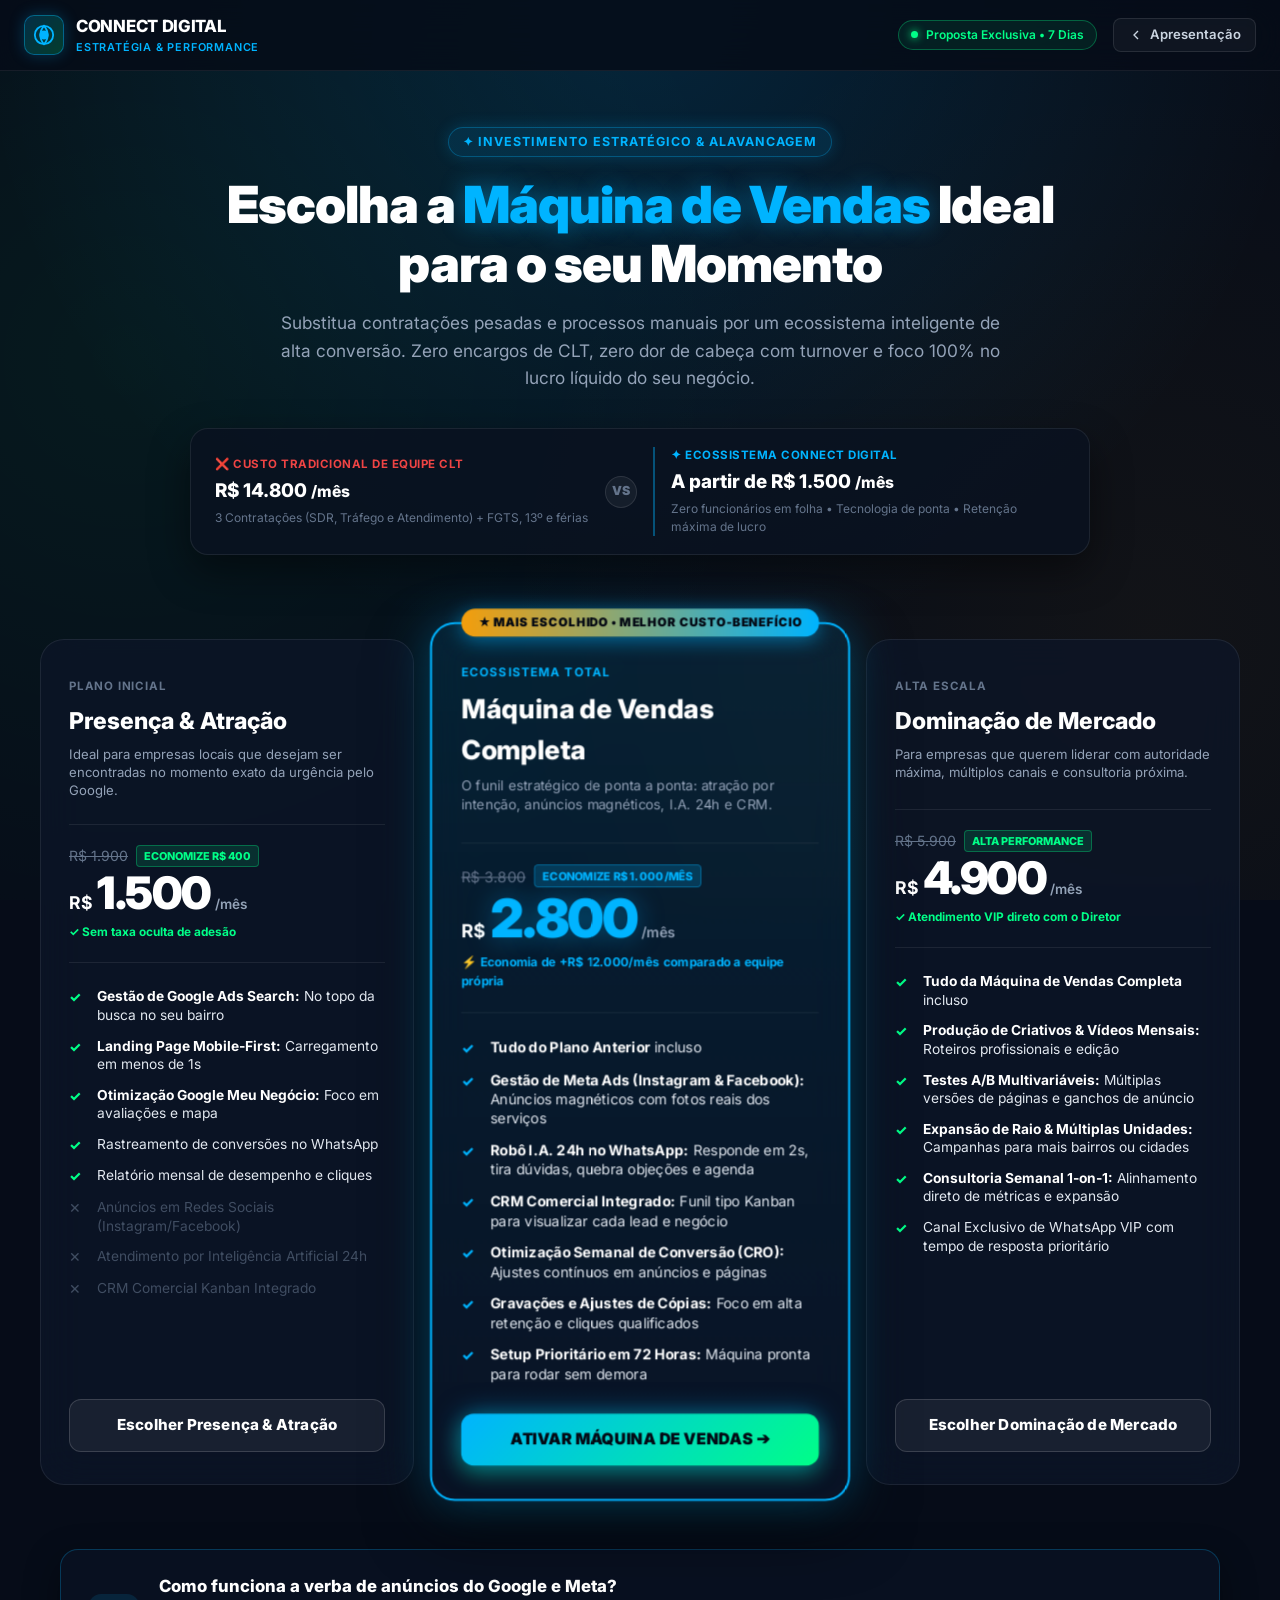
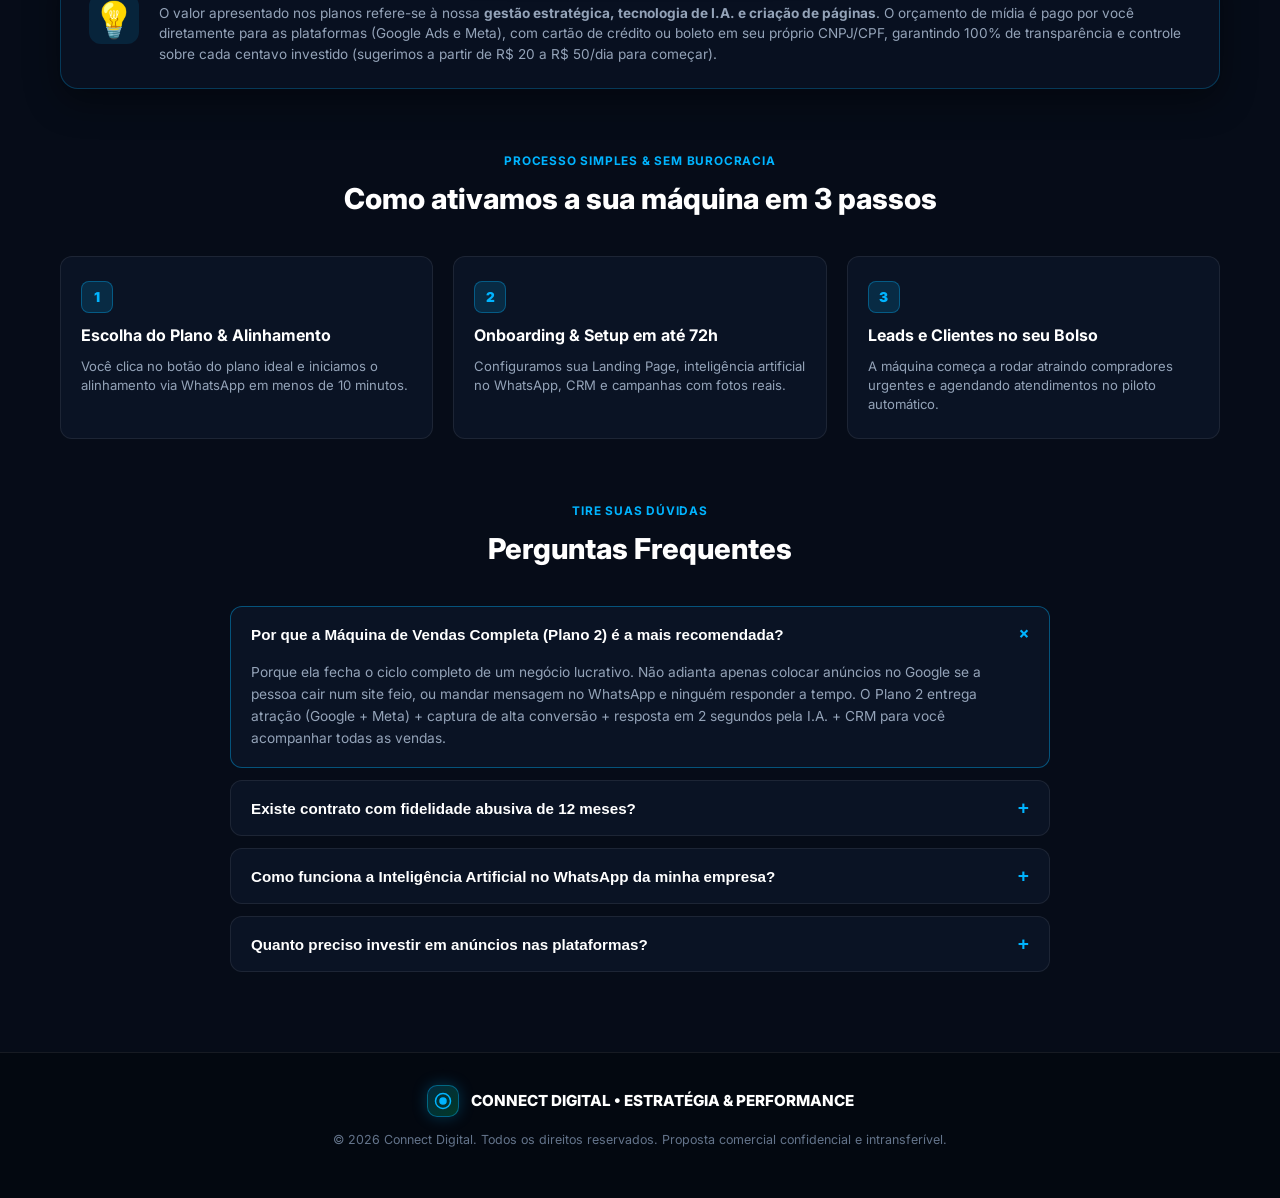
==== proposta.html @ 9e511a79 "feat: criar pagina de proposta comercial com 3 planos, efeito decoy e link compartilhável" ====
<!DOCTYPE html>
<html lang="pt-BR">

<head>
  <meta charset="UTF-8">
  <meta name="viewport" content="width=device-width, initial-scale=1.0, maximum-scale=5.0">
  <title>Proposta Comercial de Prestação de Serviços — Connect Digital</title>
  <meta name="description"
    content="Conheça os 3 planos estratégicos da Connect Digital: tráfego pago, inteligência artificial no WhatsApp, páginas de alta conversão e CRM integrado sem inchar folha de pagamento.">

  <!-- Open Graph / Redes Sociais -->
  <meta property="og:type" content="website">
  <meta property="og:title" content="Proposta Comercial — Connect Digital">
  <meta property="og:description"
    content="Estrutura enxuta, alta conversão e máximo lucro no seu bolso. Escolha o plano ideal para a sua empresa.">
  <meta property="og:image" content="assets/card_feed_1.jpg">

  <!-- Favicon & Fontes -->
  <link rel="icon" type="image/svg+xml"
    href="data:image/svg+xml,<svg xmlns='http://www.w3.org/2000/svg' viewBox='0 0 100 100'><circle cx='50' cy='50' r='45' fill='%23060c18' stroke='%2300b4ff' stroke-width='6'/><circle cx='50' cy='50' r='20' fill='%2300ff88'/></svg>">
  <link rel="preconnect" href="https://fonts.googleapis.com">
  <link rel="preconnect" href="https://fonts.gstatic.com" crossorigin>
  <link href="https://fonts.googleapis.com/css2?family=Inter:wght@400;500;600;700;800;900&display=swap"
    rel="stylesheet">

  <link rel="stylesheet" href="proposta.css">
</head>

<body>

  <!-- ======================================================================
       HEADER PRINCIPAL (Inicia diretamente no header, sem barra de anúncio)
       ====================================================================== -->
  <header class="main-header">
    <div class="header-container">
      <div class="brand-wrap">
        <div class="brand-icon-box">
          <svg viewBox="0 0 24 24" fill="none" stroke="currentColor" stroke-width="2">
            <circle cx="12" cy="12" r="10"></circle>
            <circle cx="12" cy="12" r="4" fill="currentColor"></circle>
            <path d="M12 2a15.3 15.3 0 0 1 4 10 15.3 15.3 0 0 1-4 10 15.3 15.3 0 0 1-4-10 15.3 15.3 0 0 1 4-10z"></path>
          </svg>
        </div>
        <div class="brand-text-col">
          <span class="brand-title">CONNECT DIGITAL</span>
          <span class="brand-sub">ESTRATÉGIA &amp; PERFORMANCE</span>
        </div>
      </div>

      <div class="header-actions">
        <div class="proposal-status-badge">
          <span class="status-dot-pulse"></span>
          <span>Proposta Exclusiva • 7 Dias</span>
        </div>
        <a href="index.html" class="btn-header-back" title="Ver Apresentação Motion">
          <svg width="16" height="16" viewBox="0 0 24 24" fill="none" stroke="currentColor" stroke-width="2">
            <polyline points="15 18 9 12 15 6"></polyline>
          </svg>
          <span>Apresentação</span>
        </a>
      </div>
    </div>
  </header>

  <!-- ======================================================================
       HERO DA PROPOSTA
       ====================================================================== -->
  <section class="hero-section">
    <div class="hero-container">
      <div class="hero-eyebrow">
        <span>✦ INVESTIMENTO ESTRATÉGICO &amp; ALAVANCAGEM</span>
      </div>

      <h1 class="hero-title">
        Escolha a <span class="highlight-cyan">Máquina de Vendas</span> Ideal para o seu Momento
      </h1>

      <p class="hero-desc">
        Substitua contratações pesadas e processos manuais por um ecossistema inteligente de alta conversão. Zero
        encargos de CLT, zero dor de cabeça com turnover e foco 100% no lucro líquido do seu negócio.
      </p>

      <!-- Banner de Ancoragem Psicológica de Preço -->
      <div class="anchoring-banner">
        <div class="anchor-col-danger">
          <span class="anchor-tag danger">❌ Custo Tradicional de Equipe CLT</span>
          <strong class="anchor-main-val">R$ 14.800 <small>/mês</small></strong>
          <span class="anchor-sub-desc">3 Contratações (SDR, Tráfego e Atendimento) + FGTS, 13º e férias</span>
        </div>

        <div class="anchor-vs-badge">VS</div>

        <div class="anchor-col-success">
          <span class="anchor-tag success">✦ Ecossistema Connect Digital</span>
          <strong class="anchor-main-val">A partir de R$ 1.500 <small>/mês</small></strong>
          <span class="anchor-sub-desc">Zero funcionários em folha • Tecnologia de ponta • Retenção máxima de
            lucro</span>
        </div>
      </div>
    </div>
  </section>

  <!-- ======================================================================
       GRID DOS 3 PLANOS DE PRESTAÇÃO DE SERVIÇO
       ====================================================================== -->
  <main class="pricing-section" id="planos">
    <div class="pricing-grid">

      <!-- PLANO 1: ENTRADA / PRESENÇA & ATRAÇÃO -->
      <div class="pricing-card">
        <div class="card-header-block">
          <span class="plan-tier-badge">Plano Inicial</span>
          <h3 class="plan-name">Presença &amp; Atração</h3>
          <p class="plan-tagline">
            Ideal para empresas locais que desejam ser encontradas no momento exato da urgência pelo Google.
          </p>
        </div>

        <div class="price-block">
          <div class="price-strike-row">
            <span class="strike-price">R$ 1.900</span>
            <span class="discount-badge">ECONOMIZE R$ 400</span>
          </div>
          <div class="price-main-row">
            <span class="currency-symbol">R$</span>
            <span class="price-number">1.500</span>
            <span class="price-period">/mês</span>
          </div>
          <span class="price-anchor-savings">✓ Sem taxa oculta de adesão</span>
        </div>

        <ul class="features-list">
          <li class="feature-item">
            <span class="feature-icon-check">✓</span>
            <span><strong>Gestão de Google Ads Search:</strong> No topo da busca no seu bairro</span>
          </li>
          <li class="feature-item">
            <span class="feature-icon-check">✓</span>
            <span><strong>Landing Page Mobile-First:</strong> Carregamento em menos de 1s</span>
          </li>
          <li class="feature-item">
            <span class="feature-icon-check">✓</span>
            <span><strong>Otimização Google Meu Negócio:</strong> Foco em avaliações e mapa</span>
          </li>
          <li class="feature-item">
            <span class="feature-icon-check">✓</span>
            <span>Rastreamento de conversões no WhatsApp</span>
          </li>
          <li class="feature-item">
            <span class="feature-icon-check">✓</span>
            <span>Relatório mensal de desempenho e cliques</span>
          </li>
          <li class="feature-item excluded">
            <span class="feature-icon-cross">✕</span>
            <span>Anúncios em Redes Sociais (Instagram/Facebook)</span>
          </li>
          <li class="feature-item excluded">
            <span class="feature-icon-cross">✕</span>
            <span>Atendimento por Inteligência Artificial 24h</span>
          </li>
          <li class="feature-item excluded">
            <span class="feature-icon-cross">✕</span>
            <span>CRM Comercial Kanban Integrado</span>
          </li>
        </ul>

        <a href="https://wa.me/5551998777570?text=Ol%C3%A1%20Rafael!%20Analisei%20a%20proposta%20comercial%20da%20Connect%20Digital%20e%20quero%20fechar%20o%20Plano%201%20(Presen%C3%A7a%20%26%20Atra%C3%A7%C3%A3o%20-%20R%24%201.500%2Fm%C3%AAs).%20Como%20iniciamos%3F"
          target="_blank" rel="noopener" class="btn-plan btn-secondary">
          <span>Escolher Presença &amp; Atração</span>
        </a>
      </div>

      <!-- PLANO 2: OURO / OPÇÃO DO MEIO (MÁQUINA DE VENDAS COMPLETA — DECOY TARGET) -->
      <div class="pricing-card featured-card">
        <div class="featured-badge-top">
          ★ MAIS ESCOLHIDO • MELHOR CUSTO-BENEFÍCIO
        </div>

        <div class="card-header-block">
          <span class="plan-tier-badge" style="color: var(--cyan-neon);">Ecossistema Total</span>
          <h3 class="plan-name">Máquina de Vendas Completa</h3>
          <p class="plan-tagline">
            O funil estratégico de ponta a ponta: atração por intenção, anúncios magnéticos, I.A. 24h e CRM.
          </p>
        </div>

        <div class="price-block">
          <div class="price-strike-row">
            <span class="strike-price">R$ 3.800</span>
            <span class="discount-badge" style="background: rgba(0, 180, 255, 0.2); color: var(--cyan-neon); border-color: rgba(0, 180, 255, 0.4);">
              ECONOMIZE R$ 1.000/MÊS
            </span>
          </div>
          <div class="price-main-row">
            <span class="currency-symbol">R$</span>
            <span class="price-number">2.800</span>
            <span class="price-period">/mês</span>
          </div>
          <span class="price-anchor-savings" style="color: var(--cyan-neon);">
            ⚡ Economia de +R$ 12.000/mês comparado a equipe própria
          </span>
        </div>

        <ul class="features-list">
          <li class="feature-item">
            <span class="feature-icon-check" style="color: var(--cyan-neon);">✓</span>
            <span><strong>Tudo do Plano Anterior</strong> incluso</span>
          </li>
          <li class="feature-item">
            <span class="feature-icon-check" style="color: var(--cyan-neon);">✓</span>
            <span><strong>Gestão de Meta Ads (Instagram &amp; Facebook):</strong> Anúncios magnéticos com fotos reais dos serviços</span>
          </li>
          <li class="feature-item">
            <span class="feature-icon-check" style="color: var(--cyan-neon);">✓</span>
            <span><strong>Robô I.A. 24h no WhatsApp:</strong> Responde em 2s, tira dúvidas, quebra objeções e agenda</span>
          </li>
          <li class="feature-item">
            <span class="feature-icon-check" style="color: var(--cyan-neon);">✓</span>
            <span><strong>CRM Comercial Integrado:</strong> Funil tipo Kanban para visualizar cada lead e negócio</span>
          </li>
          <li class="feature-item">
            <span class="feature-icon-check" style="color: var(--cyan-neon);">✓</span>
            <span><strong>Otimização Semanal de Conversão (CRO):</strong> Ajustes contínuos em anúncios e páginas</span>
          </li>
          <li class="feature-item">
            <span class="feature-icon-check" style="color: var(--cyan-neon);">✓</span>
            <span><strong>Gravações e Ajustes de Cópias:</strong> Foco em alta retenção e cliques qualificados</span>
          </li>
          <li class="feature-item">
            <span class="feature-icon-check" style="color: var(--cyan-neon);">✓</span>
            <span><strong>Setup Prioritário em 72 Horas:</strong> Máquina pronta para rodar sem demora</span>
          </li>
        </ul>

        <a href="https://wa.me/5551998777570?text=Ol%C3%A1%20Rafael!%20Analisei%20a%20proposta%20comercial%20da%20Connect%20Digital%20e%20decidi%20pelo%20Plano%202%20(M%C3%A1quina%20de%20Vendas%20Completa%20-%20R%24%202.800%2Fm%C3%AAs).%20Quero%20ativar%20o%20ecossistema%20completo!"
          target="_blank" rel="noopener" class="btn-plan btn-primary-hero">
          <span>ATIVAR MÁQUINA DE VENDAS ➔</span>
        </a>
      </div>

      <!-- PLANO 3: DOMINAÇÃO DE MERCADO / ALTO TICKET -->
      <div class="pricing-card">
        <div class="card-header-block">
          <span class="plan-tier-badge">Alta Escala</span>
          <h3 class="plan-name">Dominação de Mercado</h3>
          <p class="plan-tagline">
            Para empresas que querem liderar com autoridade máxima, múltiplos canais e consultoria próxima.
          </p>
        </div>

        <div class="price-block">
          <div class="price-strike-row">
            <span class="strike-price">R$ 5.900</span>
            <span class="discount-badge">ALTA PERFORMANCE</span>
          </div>
          <div class="price-main-row">
            <span class="currency-symbol">R$</span>
            <span class="price-number">4.900</span>
            <span class="price-period">/mês</span>
          </div>
          <span class="price-anchor-savings">✓ Atendimento VIP direto com o Diretor</span>
        </div>

        <ul class="features-list">
          <li class="feature-item">
            <span class="feature-icon-check">✓</span>
            <span><strong>Tudo da Máquina de Vendas Completa</strong> incluso</span>
          </li>
          <li class="feature-item">
            <span class="feature-icon-check">✓</span>
            <span><strong>Produção de Criativos &amp; Vídeos Mensais:</strong> Roteiros profissionais e edição</span>
          </li>
          <li class="feature-item">
            <span class="feature-icon-check">✓</span>
            <span><strong>Testes A/B Multivariáveis:</strong> Múltiplas versões de páginas e ganchos de anúncio</span>
          </li>
          <li class="feature-item">
            <span class="feature-icon-check">✓</span>
            <span><strong>Expansão de Raio &amp; Múltiplas Unidades:</strong> Campanhas para mais bairros ou cidades</span>
          </li>
          <li class="feature-item">
            <span class="feature-icon-check">✓</span>
            <span><strong>Consultoria Semanal 1-on-1:</strong> Alinhamento direto de métricas e expansão</span>
          </li>
          <li class="feature-item">
            <span class="feature-icon-check">✓</span>
            <span>Canal Exclusivo de WhatsApp VIP com tempo de resposta prioritário</span>
          </li>
        </ul>

        <a href="https://wa.me/5551998777570?text=Ol%C3%A1%20Rafael!%20Analisei%20a%20proposta%20comercial%20da%20Connect%20Digital%20e%20tenho%20interesse%20no%20Plano%203%20(Domina%C3%A7%C3%A3o%20de%20Mercado%20-%20R%24%204.900%2Fm%C3%AAs).%20Podemos%20conversar%3F"
          target="_blank" rel="noopener" class="btn-plan btn-secondary">
          <span>Escolher Dominação de Mercado</span>
        </a>
      </div>

    </div>
  </main>

  <!-- ======================================================================
       TRANSPARÊNCIA: VERBA DE ANÚNCIOS (GOOGLE & META)
       ====================================================================== -->
  <section class="transparency-section">
    <div class="transparency-box">
      <div class="transparency-icon">💡</div>
      <div class="transparency-text">
        <h4>Como funciona a verba de anúncios do Google e Meta?</h4>
        <p>
          O valor apresentado nos planos refere-se à nossa <strong>gestão estratégica, tecnologia de I.A. e criação de
            páginas</strong>. O orçamento de mídia é pago por você diretamente para as plataformas (Google Ads e Meta),
          com cartão de crédito ou boleto em seu próprio CNPJ/CPF, garantindo 100% de transparência e controle sobre cada
          centavo investido (sugerimos a partir de R$ 20 a R$ 50/dia para começar).
        </p>
      </div>
    </div>
  </section>

  <!-- ======================================================================
       ETAPAS DE ATIVAÇÃO RÁPIDA (ONBOARDING EM 72H)
       ====================================================================== -->
  <section class="steps-section">
    <div class="section-headline-block">
      <span class="section-tag">Processo Simples &amp; Sem Burocracia</span>
      <h2 class="section-title">Como ativamos a sua máquina em 3 passos</h2>
    </div>

    <div class="steps-grid">
      <div class="step-card">
        <span class="step-num-badge">1</span>
        <h5>Escolha do Plano &amp; Alinhamento</h5>
        <p>Você clica no botão do plano ideal e iniciamos o alinhamento via WhatsApp em menos de 10 minutos.</p>
      </div>

      <div class="step-card">
        <span class="step-num-badge">2</span>
        <h5>Onboarding &amp; Setup em até 72h</h5>
        <p>Configuramos sua Landing Page, inteligência artificial no WhatsApp, CRM e campanhas com fotos reais.</p>
      </div>

      <div class="step-card">
        <span class="step-num-badge">3</span>
        <h5>Leads e Clientes no seu Bolso</h5>
        <p>A máquina começa a rodar atraindo compradores urgentes e agendando atendimentos no piloto automático.</p>
      </div>
    </div>
  </section>

  <!-- ======================================================================
       FAQ INTERATIVO (ACORDEÃO DE DÚVIDAS FREQUENTES)
       ====================================================================== -->
  <section class="faq-section">
    <div class="section-headline-block" style="text-align: center;">
      <span class="section-tag">Tire suas Dúvidas</span>
      <h2 class="section-title">Perguntas Frequentes</h2>
    </div>

    <div class="faq-list">
      <div class="faq-item active">
        <button class="faq-question-btn" type="button">
          <span>Por que a Máquina de Vendas Completa (Plano 2) é a mais recomendada?</span>
          <span class="faq-icon-toggle">+</span>
        </button>
        <div class="faq-answer-body">
          Porque ela fecha o ciclo completo de um negócio lucrativo. Não adianta apenas colocar anúncios no Google se a
          pessoa cair num site feio, ou mandar mensagem no WhatsApp e ninguém responder a tempo. O Plano 2 entrega atração
          (Google + Meta) + captura de alta conversão + resposta em 2 segundos pela I.A. + CRM para você acompanhar todas
          as vendas.
        </div>
      </div>

      <div class="faq-item">
        <button class="faq-question-btn" type="button">
          <span>Existe contrato com fidelidade abusiva de 12 meses?</span>
          <span class="faq-icon-toggle">+</span>
        </button>
        <div class="faq-answer-body">
          Não. Trabalhamos com modelo de ciclo mensal contínuo. Nosso compromisso é gerar retorno real no caixa da sua
          empresa já nos primeiros 30 dias para crescermos juntos e mantermos uma parceria duradoura por mérito e
          resultado, não por amarras contratuais.
        </div>
      </div>

      <div class="faq-item">
        <button class="faq-question-btn" type="button">
          <span>Como funciona a Inteligência Artificial no WhatsApp da minha empresa?</span>
          <span class="faq-icon-toggle">+</span>
        </button>
        <div class="faq-answer-body">
          Nós treinamos a I.A. com todos os seus serviços, diferenciais, horários e formas de pagamento. Quando o lead
          entra, ela responde instantaneamente em 2 segundos de forma humanizada e empática, tira dúvidas, solicita dados
          de contato e direciona para o seu CRM, sem você precisar parar o seu trabalho manual.
        </div>
      </div>

      <div class="faq-item">
        <button class="faq-question-btn" type="button">
          <span>Quanto preciso investir em anúncios nas plataformas?</span>
          <span class="faq-icon-toggle">+</span>
        </button>
        <div class="faq-answer-body">
          Recomendamos iniciar com um orçamento a partir de R$ 600 a R$ 1.500/mês distribuído entre Google e Instagram. A
          grande vantagem é que conforme os primeiros clientes entram e você fecha os serviços, o próprio lucro do
          trabalho financia o aumento da verba.
        </div>
      </div>
    </div>
  </section>

  <!-- ======================================================================
       FOOTER DA PROPOSTA
       ====================================================================== -->
  <footer class="proposal-footer">
    <div class="footer-container">
      <div class="brand-wrap">
        <div class="brand-icon-box" style="width: 32px; height: 32px;">
          <svg viewBox="0 0 24 24" fill="none" stroke="currentColor" stroke-width="2" style="width: 18px; height: 18px;">
            <circle cx="12" cy="12" r="10"></circle>
            <circle cx="12" cy="12" r="4" fill="currentColor"></circle>
          </svg>
        </div>
        <span class="footer-brand">CONNECT DIGITAL • ESTRATÉGIA &amp; PERFORMANCE</span>
      </div>
      <p class="footer-meta">
        © 2026 Connect Digital. Todos os direitos reservados. Proposta comercial confidencial e intransferível.
      </p>
    </div>
  </footer>

  <!-- ======================================================================
       BARRA STICKY INFERIOR PARA MOBILE (CONVERSÃO RÁPIDA)
       ====================================================================== -->
  <aside class="mobile-sticky-bar">
    <div class="mobile-sticky-inner">
      <div class="sticky-plan-info">
        <span class="sticky-plan-name">Plano Recomendado:</span>
        <strong class="sticky-plan-price">Máquina de Vendas • R$ 2.800/mês</strong>
      </div>
      <a href="https://wa.me/5551998777570?text=Ol%C3%A1%20Rafael!%20Analisei%20a%20proposta%20comercial%20da%20Connect%20Digital%20e%20decidi%20pelo%20Plano%202%20(M%C3%A1quina%20de%20Vendas%20Completa%20-%20R%24%202.800%2Fm%C3%AAs).%20Quero%20ativar%20o%20ecossistema%20completo!"
        target="_blank" rel="noopener" class="btn-mobile-sticky-cta">
        ESCOLHER ➔
      </a>
    </div>
  </aside>

  <!-- Script Interativo Nativo (FAQ Accordion) -->
  <script>
    document.addEventListener('DOMContentLoaded', () => {
      const faqItems = document.querySelectorAll('.faq-item');
      faqItems.forEach(item => {
        const btn = item.querySelector('.faq-question-btn');
        if (btn) {
          btn.addEventListener('click', () => {
            const isActive = item.classList.contains('active');
            faqItems.forEach(other => other.classList.remove('active'));
            if (!isActive) item.classList.add('active');
          });
        }
      });
    });
  </script>
</body>

</html>
---- proposta.css ----
/* ==========================================================================
   CONNECT DIGITAL — PROPOSTA COMERCIAL (3 PLANOS DE PRESTAÇÃO DE SERVIÇO)
   Design System: Dark Tech Glassmorphism • Efeito Decoy • Psicologia de Preço
   Cores: Ciano Neon, Esmeralda Neon, Ouro Neon e Deep Navy (Purple Ban Estrito)
   ========================================================================== */

:root {
  --bg-primary: #060c18;
  --bg-secondary: #0a1324;
  --bg-card: rgba(13, 22, 40, 0.75);
  --bg-card-hover: rgba(18, 30, 54, 0.85);
  --bg-card-featured: linear-gradient(180deg, rgba(0, 180, 255, 0.12) 0%, rgba(10, 20, 38, 0.95) 100%);
  --bg-card-border: rgba(255, 255, 255, 0.08);

  --cyan-neon: #00b4ff;
  --cyan-glow: rgba(0, 180, 255, 0.45);
  --emerald-neon: #00ff88;
  --emerald-glow: rgba(0, 255, 136, 0.4);
  --gold-neon: #f59e0b;
  --gold-glow: rgba(245, 158, 11, 0.4);
  --danger: #ef4444;

  --text-main: #f8fafc;
  --text-muted: #94a3b8;
  --text-dim: #64748b;

  --font-sans: 'Inter', -apple-system, BlinkMacSystemFont, 'Segoe UI', Roboto, sans-serif;
  --radius-sm: 8px;
  --radius-md: 12px;
  --radius-lg: 18px;
  --radius-xl: 24px;
}

*, *::before, *::after {
  box-sizing: border-box;
  margin: 0;
  padding: 0;
}

html {
  scroll-behavior: smooth;
  font-size: 16px;
}

body {
  font-family: var(--font-sans);
  background-color: var(--bg-primary);
  color: var(--text-main);
  line-height: 1.5;
  min-height: 100vh;
  overflow-x: hidden;
  background-image: 
    radial-gradient(circle at 50% 0%, rgba(0, 180, 255, 0.15) 0%, transparent 60%),
    radial-gradient(circle at 10% 40%, rgba(0, 255, 136, 0.06) 0%, transparent 50%),
    radial-gradient(circle at 90% 70%, rgba(245, 158, 11, 0.05) 0%, transparent 50%);
  background-attachment: fixed;
}

a {
  text-decoration: none;
  color: inherit;
}

/* ==========================================================================
   HEADER PRINCIPAL (Sem barra de anúncio no topo)
   ========================================================================== */
.main-header {
  position: sticky;
  top: 0;
  z-index: 100;
  background: rgba(6, 12, 24, 0.85);
  backdrop-filter: blur(16px);
  -webkit-backdrop-filter: blur(16px);
  border-bottom: 1px solid rgba(255, 255, 255, 0.07);
  padding: 14px 24px;
}

.header-container {
  max-width: 1240px;
  margin: 0 auto;
  display: flex;
  align-items: center;
  justify-content: space-between;
  gap: 16px;
}

.brand-wrap {
  display: flex;
  align-items: center;
  gap: 12px;
}

.brand-icon-box {
  width: 40px;
  height: 40px;
  border-radius: 10px;
  background: linear-gradient(135deg, rgba(0, 180, 255, 0.2), rgba(0, 255, 136, 0.2));
  border: 1px solid rgba(0, 180, 255, 0.4);
  display: flex;
  align-items: center;
  justify-content: center;
  box-shadow: 0 0 15px rgba(0, 180, 255, 0.25);
}

.brand-icon-box svg {
  width: 22px;
  height: 22px;
  color: var(--cyan-neon);
}

.brand-text-col {
  display: flex;
  flex-direction: column;
}

.brand-title {
  font-size: 1.05rem;
  font-weight: 800;
  letter-spacing: -0.3px;
  color: #ffffff;
}

.brand-sub {
  font-size: 0.68rem;
  font-weight: 600;
  letter-spacing: 0.8px;
  color: var(--cyan-neon);
  text-transform: uppercase;
}

.header-actions {
  display: flex;
  align-items: center;
  gap: 16px;
}

.proposal-status-badge {
  display: inline-flex;
  align-items: center;
  gap: 8px;
  font-size: 0.75rem;
  font-weight: 600;
  color: var(--emerald-neon);
  background: rgba(0, 255, 136, 0.08);
  border: 1px solid rgba(0, 255, 136, 0.3);
  padding: 5px 12px;
  border-radius: 30px;
}

.status-dot-pulse {
  width: 7px;
  height: 7px;
  border-radius: 50%;
  background: var(--emerald-neon);
  box-shadow: 0 0 8px var(--emerald-neon);
  animation: pulseDot 1.8s infinite ease-in-out;
}

@keyframes pulseDot {
  0%, 100% { opacity: 1; transform: scale(1); }
  50% { opacity: 0.4; transform: scale(0.8); }
}

.btn-header-back {
  font-size: 0.82rem;
  font-weight: 600;
  color: #cbd5e1;
  display: inline-flex;
  align-items: center;
  gap: 6px;
  padding: 6px 14px;
  border-radius: 8px;
  background: rgba(255, 255, 255, 0.04);
  border: 1px solid rgba(255, 255, 255, 0.1);
  transition: all 0.25s ease;
}

.btn-header-back:hover {
  color: #ffffff;
  background: rgba(255, 255, 255, 0.08);
  border-color: rgba(255, 255, 255, 0.2);
}

/* ==========================================================================
   HERO DA PROPOSTA & BANNER DE ANCORAGEM
   ========================================================================== */
.hero-section {
  padding: 56px 20px 32px;
  text-align: center;
}

.hero-container {
  max-width: 900px;
  margin: 0 auto;
}

.hero-eyebrow {
  display: inline-flex;
  align-items: center;
  gap: 8px;
  font-size: 0.78rem;
  font-weight: 700;
  text-transform: uppercase;
  letter-spacing: 1px;
  color: var(--cyan-neon);
  background: rgba(0, 180, 255, 0.1);
  border: 1px solid rgba(0, 180, 255, 0.3);
  padding: 5px 14px;
  border-radius: 30px;
  margin-bottom: 18px;
  box-shadow: 0 0 16px rgba(0, 180, 255, 0.2);
}

.hero-title {
  font-size: clamp(2rem, 4.2vw, 3.2rem);
  font-weight: 900;
  letter-spacing: -1px;
  line-height: 1.15;
  color: #ffffff;
  margin-bottom: 16px;
}

.hero-title .highlight-cyan {
  color: var(--cyan-neon);
  text-shadow: 0 0 25px rgba(0, 180, 255, 0.45);
}

.hero-title .highlight-gold {
  color: var(--gold-neon);
  text-shadow: 0 0 25px rgba(245, 158, 11, 0.45);
}

.hero-desc {
  font-size: 1.08rem;
  color: var(--text-muted);
  max-width: 720px;
  margin: 0 auto 36px;
  line-height: 1.6;
}

/* Banner de Ancoragem Psicológica (Choque de Custos CLT vs. Connect Digital) */
.anchoring-banner {
  max-width: 960px;
  margin: 0 auto 52px;
  background: rgba(10, 18, 32, 0.85);
  border: 1px solid rgba(255, 255, 255, 0.08);
  border-radius: var(--radius-lg);
  padding: 18px 24px;
  display: grid;
  grid-template-columns: 1fr auto 1.1fr;
  align-items: center;
  gap: 16px;
  box-shadow: 0 16px 40px rgba(0, 0, 0, 0.45);
}

.anchor-col-danger {
  text-align: left;
  display: flex;
  flex-direction: column;
  gap: 4px;
}

.anchor-tag {
  font-size: 0.72rem;
  font-weight: 700;
  text-transform: uppercase;
  letter-spacing: 0.5px;
}

.anchor-tag.danger {
  color: var(--danger);
}

.anchor-tag.success {
  color: var(--cyan-neon);
}

.anchor-main-val {
  font-size: 1.18rem;
  font-weight: 800;
  color: #ffffff;
}

.anchor-sub-desc {
  font-size: 0.75rem;
  color: var(--text-dim);
}

.anchor-vs-badge {
  font-size: 0.78rem;
  font-weight: 900;
  color: var(--text-dim);
  background: rgba(255, 255, 255, 0.05);
  border: 1px solid rgba(255, 255, 255, 0.1);
  width: 32px;
  height: 32px;
  border-radius: 50%;
  display: flex;
  align-items: center;
  justify-content: center;
}

.anchor-col-success {
  text-align: left;
  display: flex;
  flex-direction: column;
  gap: 4px;
  border-left: 2px solid rgba(0, 180, 255, 0.4);
  padding-left: 16px;
}

/* ==========================================================================
   GRID DOS 3 PLANOS DE PRESTAÇÃO DE SERVIÇO (PSICOLOGIA & DECOY)
   ========================================================================== */
.pricing-section {
  padding: 0 20px 64px;
}

.pricing-grid {
  max-width: 1200px;
  margin: 0 auto;
  display: grid;
  grid-template-columns: 1fr 1.08fr 1fr;
  align-items: stretch;
  gap: 24px;
}

/* Card Base */
.pricing-card {
  background: var(--bg-card);
  backdrop-filter: blur(20px);
  -webkit-backdrop-filter: blur(20px);
  border: 1px solid var(--bg-card-border);
  border-radius: var(--radius-xl);
  padding: 32px 28px;
  display: flex;
  flex-direction: column;
  justify-content: space-between;
  position: relative;
  transition: transform 0.35s ease, box-shadow 0.35s ease, border-color 0.35s ease;
}

.pricing-card:hover {
  transform: translateY(-6px);
  border-color: rgba(255, 255, 255, 0.2);
  box-shadow: 0 20px 45px rgba(0, 0, 0, 0.5);
}

/* CARD DO MEIO (DESTAQUE HEROICO — EFEITO DECOY) */
.pricing-card.featured-card {
  background: var(--bg-card-featured);
  border: 2px solid var(--cyan-neon);
  box-shadow: 0 0 45px rgba(0, 180, 255, 0.35), 0 25px 60px rgba(0, 0, 0, 0.7);
  transform: scale(1.04);
  z-index: 10;
}

.pricing-card.featured-card:hover {
  transform: scale(1.06) translateY(-4px);
  box-shadow: 0 0 55px rgba(0, 180, 255, 0.5), 0 30px 70px rgba(0, 0, 0, 0.8);
}

/* Floating Badge Topo do Card */
.featured-badge-top {
  position: absolute;
  top: -15px;
  left: 50%;
  transform: translateX(-50%);
  background: linear-gradient(90deg, #f59e0b, #00b4ff);
  color: #040914;
  font-size: 0.72rem;
  font-weight: 900;
  letter-spacing: 0.6px;
  text-transform: uppercase;
  padding: 5px 16px;
  border-radius: 30px;
  box-shadow: 0 4px 18px rgba(0, 180, 255, 0.5);
  white-space: nowrap;
}

/* Cabeçalho do Card */
.card-header-block {
  margin-bottom: 24px;
}

.plan-tier-badge {
  display: inline-block;
  font-size: 0.72rem;
  font-weight: 700;
  text-transform: uppercase;
  letter-spacing: 0.8px;
  color: var(--text-dim);
  margin-bottom: 8px;
}

.plan-name {
  font-size: 1.45rem;
  font-weight: 800;
  color: #ffffff;
  margin-bottom: 6px;
}

.featured-card .plan-name {
  font-size: 1.6rem;
  color: #ffffff;
}

.plan-tagline {
  font-size: 0.82rem;
  color: var(--text-muted);
  min-height: 40px;
  line-height: 1.4;
}

/* Bloco de Preço */
.price-block {
  padding: 20px 0;
  border-top: 1px solid rgba(255, 255, 255, 0.08);
  border-bottom: 1px solid rgba(255, 255, 255, 0.08);
  margin-bottom: 24px;
}

.price-strike-row {
  display: flex;
  align-items: center;
  gap: 8px;
  margin-bottom: 4px;
}

.strike-price {
  font-size: 0.88rem;
  color: var(--text-dim);
  text-decoration: line-through;
}

.discount-badge {
  font-size: 0.68rem;
  font-weight: 800;
  color: var(--emerald-neon);
  background: rgba(0, 255, 136, 0.12);
  border: 1px solid rgba(0, 255, 136, 0.3);
  padding: 2px 7px;
  border-radius: 4px;
}

.price-main-row {
  display: flex;
  align-items: baseline;
  gap: 4px;
}

.currency-symbol {
  font-size: 1.1rem;
  font-weight: 700;
  color: #ffffff;
}

.price-number {
  font-size: 2.8rem;
  font-weight: 900;
  letter-spacing: -1.5px;
  color: #ffffff;
  line-height: 1;
}

.featured-card .price-number {
  font-size: 3.2rem;
  color: var(--cyan-neon);
  text-shadow: 0 0 25px rgba(0, 180, 255, 0.4);
}

.price-period {
  font-size: 0.85rem;
  font-weight: 600;
  color: var(--text-muted);
}

.price-anchor-savings {
  display: inline-block;
  margin-top: 8px;
  font-size: 0.74rem;
  font-weight: 700;
  color: var(--emerald-neon);
}

/* Lista de Entregáveis / Recursos */
.features-list {
  list-style: none;
  display: flex;
  flex-direction: column;
  gap: 12px;
  margin-bottom: 28px;
  flex-grow: 1;
}

.feature-item {
  display: flex;
  align-items: flex-start;
  gap: 10px;
  font-size: 0.86rem;
  line-height: 1.35;
  color: #e2e8f0;
}

.feature-item.excluded {
  color: var(--text-dim);
  opacity: 0.6;
}

.feature-icon-check {
  color: var(--emerald-neon);
  min-width: 18px;
  font-weight: 800;
  margin-top: 1px;
}

.feature-icon-cross {
  color: #64748b;
  min-width: 18px;
  margin-top: 1px;
}

.feature-item strong {
  color: #ffffff;
}

.featured-card .feature-item strong {
  color: #ffffff;
}

/* Botões de Ação (CTA) */
.btn-plan {
  width: 100%;
  padding: 14px 20px;
  border-radius: var(--radius-md);
  font-size: 0.95rem;
  font-weight: 800;
  letter-spacing: 0.2px;
  text-align: center;
  display: flex;
  align-items: center;
  justify-content: center;
  gap: 8px;
  transition: all 0.3s ease;
  cursor: pointer;
  border: none;
}

/* Botão Secundário (Plano 1 e 3) */
.btn-plan.btn-secondary {
  background: rgba(255, 255, 255, 0.06);
  color: #ffffff;
  border: 1px solid rgba(255, 255, 255, 0.15);
}

.btn-plan.btn-secondary:hover {
  background: rgba(255, 255, 255, 0.12);
  border-color: rgba(255, 255, 255, 0.3);
  transform: translateY(-2px);
}

/* Botão Principal Heroico (Plano 2 do Meio) */
.btn-plan.btn-primary-hero {
  background: linear-gradient(135deg, #00b4ff 0%, #00ff88 100%);
  color: #040914;
  font-weight: 900;
  box-shadow: 0 0 25px rgba(0, 180, 255, 0.5), 0 8px 20px rgba(0, 255, 136, 0.3);
  position: relative;
  overflow: hidden;
  animation: pulseButton 2.2s infinite ease-in-out;
}

.btn-plan.btn-primary-hero:hover {
  box-shadow: 0 0 35px rgba(0, 180, 255, 0.7), 0 10px 25px rgba(0, 255, 136, 0.4);
  transform: translateY(-2px) scale(1.02);
}

@keyframes pulseButton {
  0%, 100% { box-shadow: 0 0 22px rgba(0, 180, 255, 0.5), 0 8px 20px rgba(0, 255, 136, 0.3); }
  50% { box-shadow: 0 0 35px rgba(0, 180, 255, 0.75), 0 12px 28px rgba(0, 255, 136, 0.5); }
}

/* ==========================================================================
   SEÇÃO DE TRANSPARÊNCIA: VERBA DE ANÚNCIOS (GOOGLE & META)
   ========================================================================== */
.transparency-section {
  max-width: 1200px;
  margin: 0 auto 64px;
  padding: 0 20px;
}

.transparency-box {
  background: rgba(10, 19, 36, 0.7);
  border: 1px solid rgba(0, 180, 255, 0.25);
  border-radius: var(--radius-lg);
  padding: 24px 28px;
  display: flex;
  align-items: center;
  gap: 20px;
  box-shadow: 0 12px 35px rgba(0, 0, 0, 0.4);
}

.transparency-icon {
  font-size: 2.2rem;
  min-width: 50px;
  height: 50px;
  border-radius: 12px;
  background: rgba(0, 180, 255, 0.12);
  display: flex;
  align-items: center;
  justify-content: center;
  color: var(--cyan-neon);
}

.transparency-text h4 {
  font-size: 1.05rem;
  font-weight: 800;
  color: #ffffff;
  margin-bottom: 4px;
}

.transparency-text p {
  font-size: 0.85rem;
  color: var(--text-muted);
  line-height: 1.5;
}

/* ==========================================================================
   ETAPAS DE ATIVAÇÃO RÁPIDA (3 PASSOS)
   ========================================================================== */
.steps-section {
  max-width: 1200px;
  margin: 0 auto 64px;
  padding: 0 20px;
  text-align: center;
}

.section-headline-block {
  margin-bottom: 36px;
}

.section-tag {
  font-size: 0.74rem;
  font-weight: 700;
  text-transform: uppercase;
  color: var(--cyan-neon);
  letter-spacing: 0.8px;
  margin-bottom: 6px;
  display: block;
}

.section-title {
  font-size: 1.8rem;
  font-weight: 800;
  color: #ffffff;
}

.steps-grid {
  display: grid;
  grid-template-columns: repeat(3, 1fr);
  gap: 20px;
}

.step-card {
  background: var(--bg-card);
  border: 1px solid var(--bg-card-border);
  border-radius: var(--radius-md);
  padding: 24px 20px;
  text-align: left;
  display: flex;
  flex-direction: column;
  gap: 10px;
  position: relative;
}

.step-num-badge {
  width: 32px;
  height: 32px;
  border-radius: 8px;
  background: rgba(0, 180, 255, 0.15);
  border: 1px solid rgba(0, 180, 255, 0.35);
  color: var(--cyan-neon);
  font-size: 0.85rem;
  font-weight: 900;
  display: flex;
  align-items: center;
  justify-content: center;
}

.step-card h5 {
  font-size: 1rem;
  font-weight: 700;
  color: #ffffff;
}

.step-card p {
  font-size: 0.82rem;
  color: var(--text-muted);
  line-height: 1.45;
}

/* ==========================================================================
   FAQ ACCORDION (DÚVIDAS FREQUENTES)
   ========================================================================== */
.faq-section {
  max-width: 860px;
  margin: 0 auto 80px;
  padding: 0 20px;
}

.faq-list {
  display: flex;
  flex-direction: column;
  gap: 12px;
}

.faq-item {
  background: var(--bg-card);
  border: 1px solid var(--bg-card-border);
  border-radius: var(--radius-md);
  overflow: hidden;
  transition: border-color 0.25s ease;
}

.faq-item.active {
  border-color: rgba(0, 180, 255, 0.4);
}

.faq-question-btn {
  width: 100%;
  padding: 16px 20px;
  background: transparent;
  border: none;
  display: flex;
  align-items: center;
  justify-content: space-between;
  text-align: left;
  color: #ffffff;
  font-size: 0.95rem;
  font-weight: 700;
  cursor: pointer;
  transition: color 0.25s ease;
}

.faq-question-btn:hover {
  color: var(--cyan-neon);
}

.faq-icon-toggle {
  font-size: 1.2rem;
  color: var(--cyan-neon);
  transition: transform 0.3s ease;
}

.faq-item.active .faq-icon-toggle {
  transform: rotate(45deg);
}

.faq-answer-body {
  max-height: 0;
  overflow: hidden;
  transition: max-height 0.35s ease, padding 0.35s ease;
  padding: 0 20px;
  color: var(--text-muted);
  font-size: 0.86rem;
  line-height: 1.6;
}

.faq-item.active .faq-answer-body {
  max-height: 250px;
  padding: 0 20px 18px;
}

/* ==========================================================================
   FOOTER DA PROPOSTA
   ========================================================================== */
.proposal-footer {
  border-top: 1px solid rgba(255, 255, 255, 0.08);
  padding: 32px 20px 48px;
  text-align: center;
  background: rgba(4, 8, 16, 0.95);
}

.footer-container {
  max-width: 900px;
  margin: 0 auto;
  display: flex;
  flex-direction: column;
  align-items: center;
  gap: 14px;
}

.footer-brand {
  font-size: 0.95rem;
  font-weight: 800;
  color: #ffffff;
}

.footer-meta {
  font-size: 0.78rem;
  color: var(--text-dim);
}

/* ==========================================================================
   BARRA STICKY INFERIOR PARA MOBILE (CONVERSÃO EM 1 TOQUE)
   ========================================================================== */
.mobile-sticky-bar {
  display: none;
  position: fixed;
  bottom: 0;
  left: 0;
  right: 0;
  z-index: 99;
  background: rgba(6, 12, 24, 0.92);
  backdrop-filter: blur(14px);
  -webkit-backdrop-filter: blur(14px);
  border-top: 1px solid rgba(0, 180, 255, 0.3);
  padding: 12px 18px;
  box-shadow: 0 -10px 30px rgba(0, 0, 0, 0.6);
}

.mobile-sticky-inner {
  display: flex;
  align-items: center;
  justify-content: space-between;
  gap: 12px;
}

.sticky-plan-info {
  display: flex;
  flex-direction: column;
}

.sticky-plan-name {
  font-size: 0.78rem;
  font-weight: 800;
  color: #ffffff;
}

.sticky-plan-price {
  font-size: 0.88rem;
  font-weight: 900;
  color: var(--cyan-neon);
}

.btn-mobile-sticky-cta {
  background: linear-gradient(135deg, #00b4ff, #00ff88);
  color: #040914;
  font-size: 0.84rem;
  font-weight: 900;
  padding: 10px 18px;
  border-radius: 8px;
  white-space: nowrap;
  box-shadow: 0 0 15px rgba(0, 180, 255, 0.4);
}

/* ==========================================================================
   RESPONSIVIDADE (MOBILE FIRST REAL)
   ========================================================================== */
@media (max-width: 992px) {
  .pricing-grid {
    grid-template-columns: 1fr;
    max-width: 520px;
    gap: 36px;
  }

  .pricing-card.featured-card {
    transform: none;
    order: -1; /* Coloca a opção do meio em primeiro no celular */
  }

  .pricing-card.featured-card:hover {
    transform: translateY(-4px);
  }

  .anchoring-banner {
    grid-template-columns: 1fr;
    gap: 14px;
    text-align: center;
  }

  .anchor-col-danger, .anchor-col-success {
    text-align: center;
    border-left: none;
    padding-left: 0;
  }

  .anchor-vs-badge {
    margin: 0 auto;
  }

  .steps-grid {
    grid-template-columns: 1fr;
  }

  .mobile-sticky-bar {
    display: block;
  }

  body {
    padding-bottom: 70px;
  }
}

@media (max-width: 640px) {
  .main-header {
    padding: 12px 16px;
  }

  .btn-header-back span {
    display: none;
  }

  .proposal-status-badge {
    font-size: 0.68rem;
    padding: 4px 8px;
  }

  .hero-title {
    font-size: 1.85rem;
  }

  .pricing-card {
    padding: 26px 20px;
  }

  .transparency-box {
    flex-direction: column;
    text-align: center;
  }
}
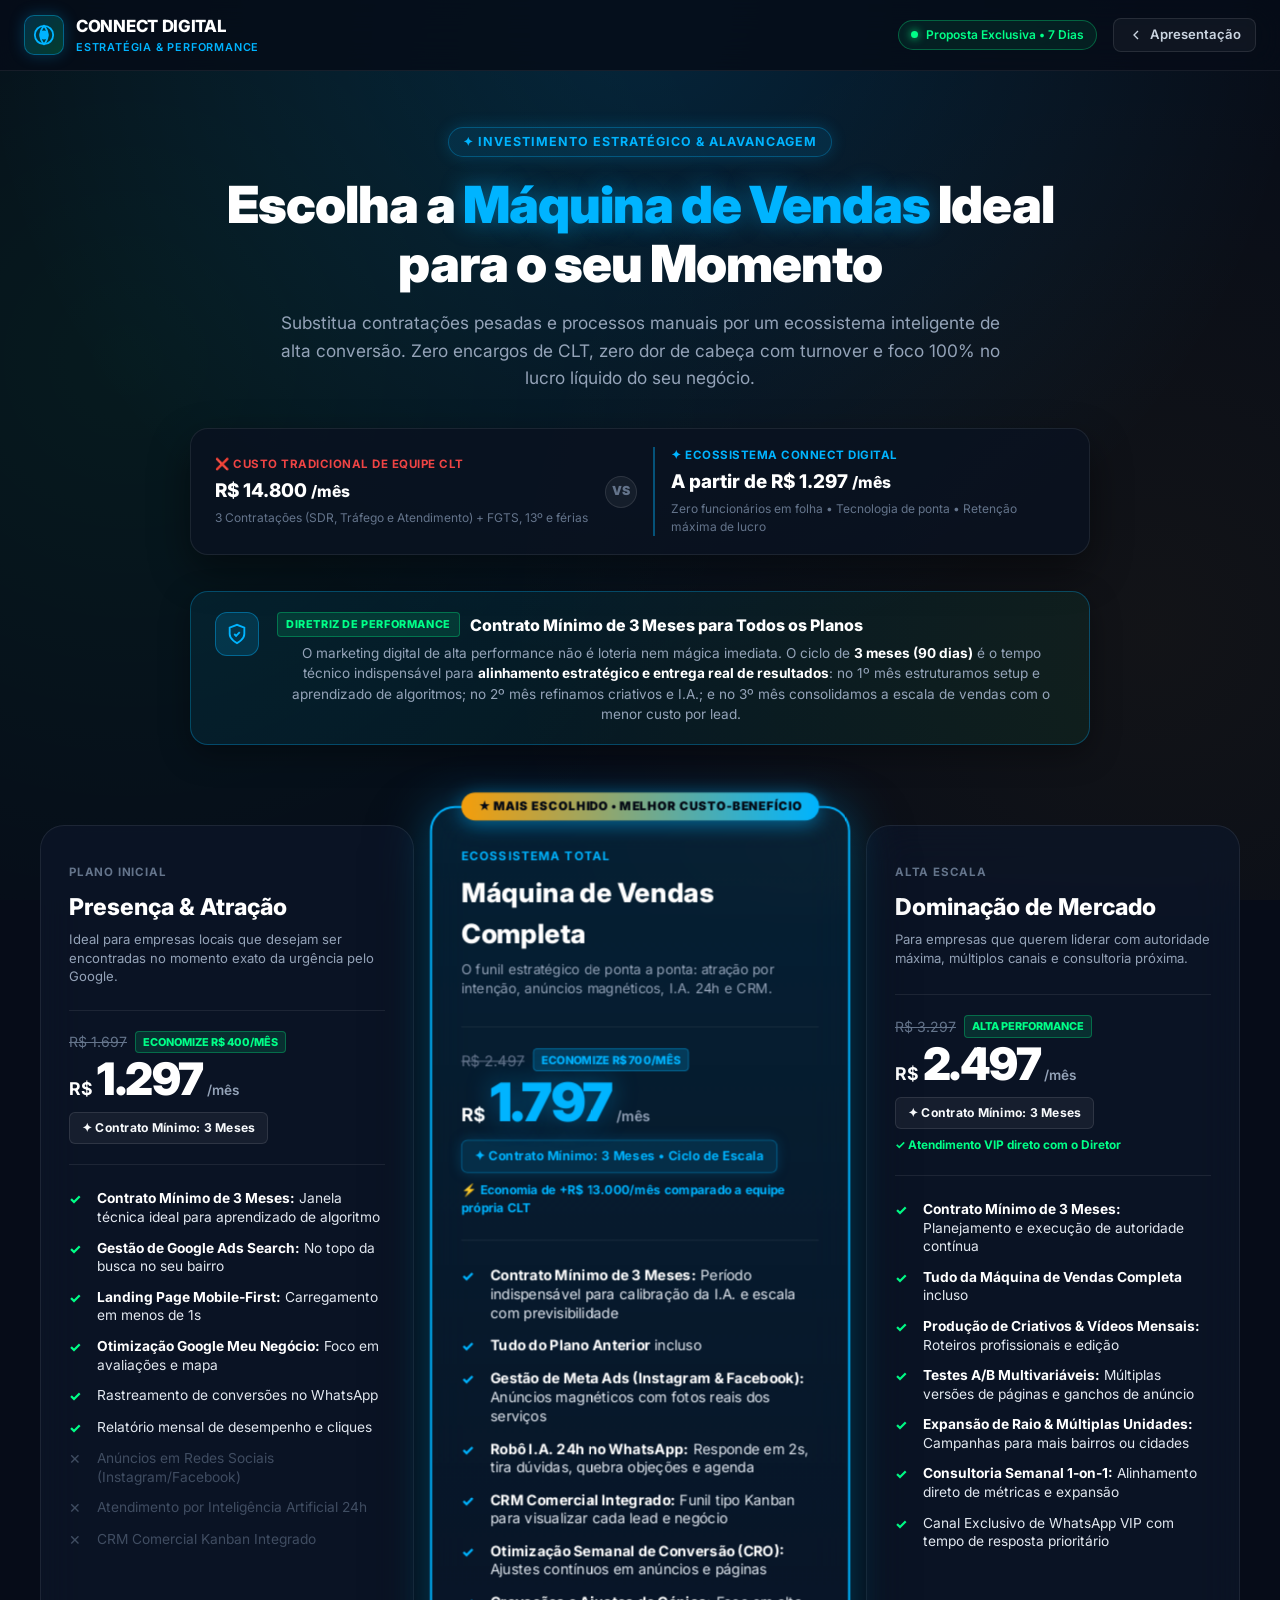
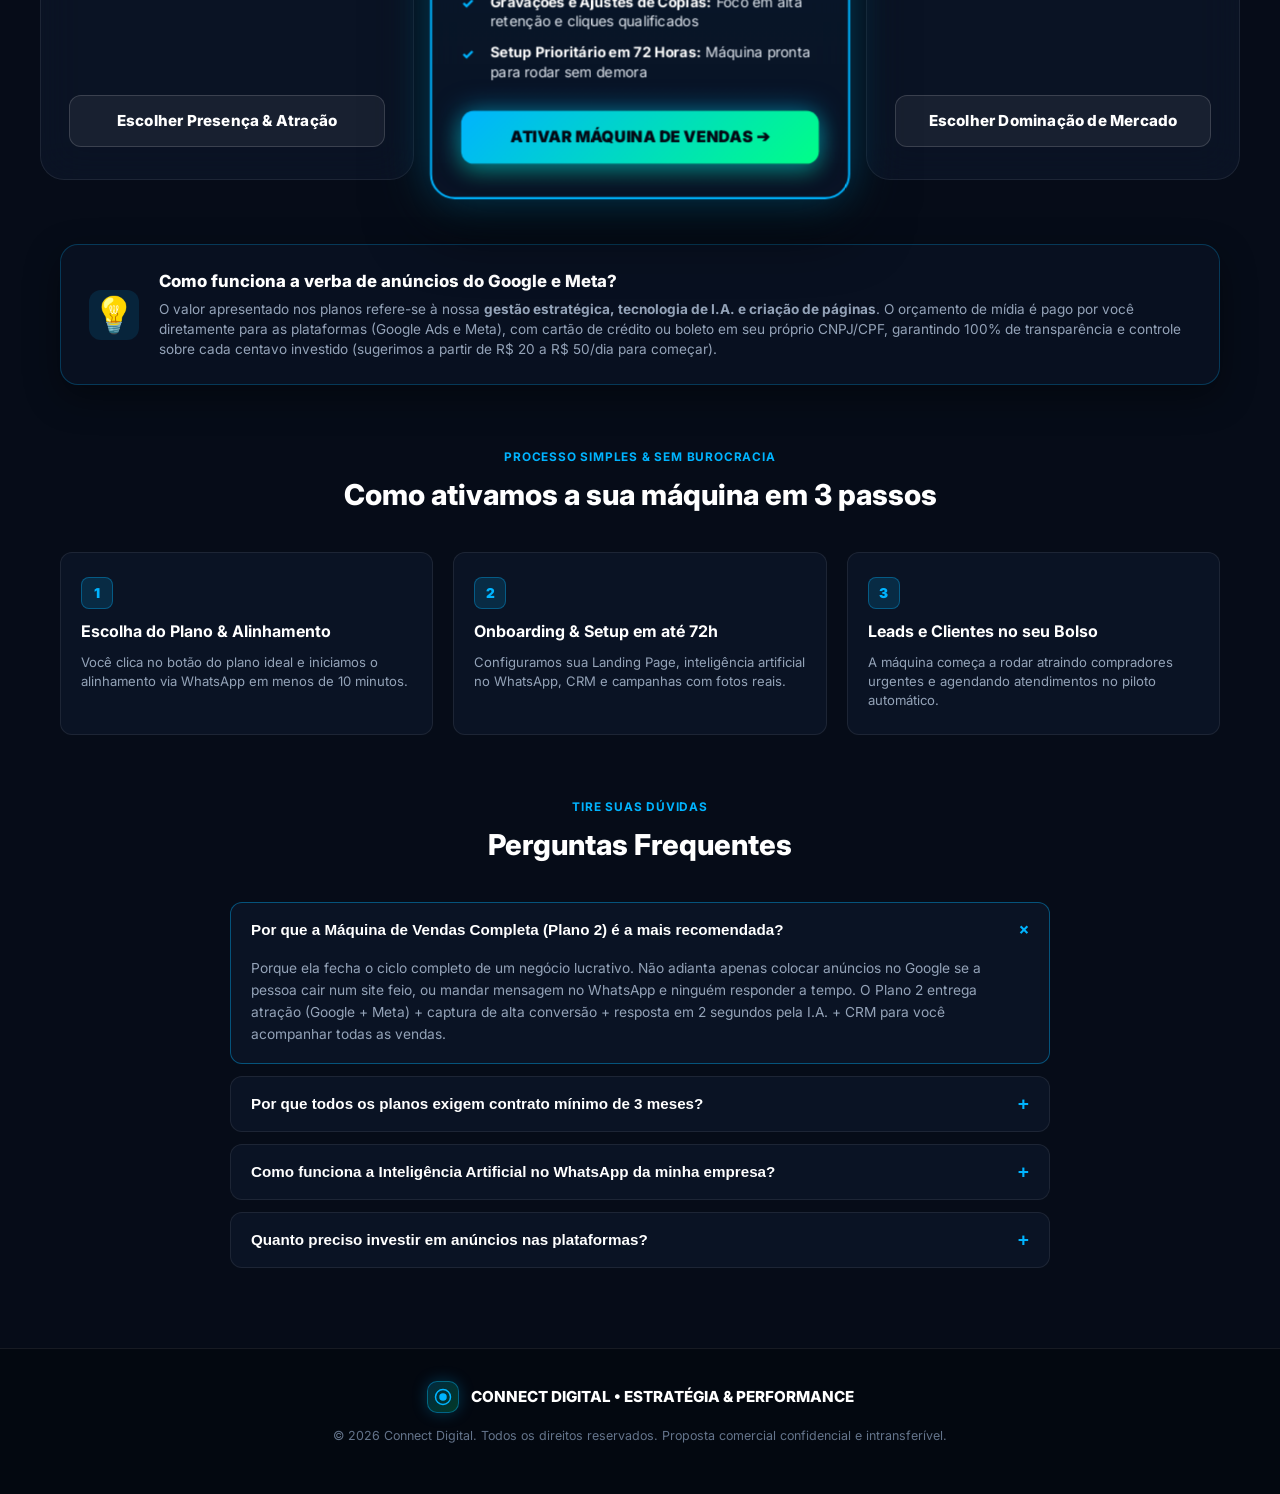
==== commit e946ef3e: "feat: atualizar precos para R, R e R e adicionar regra de contrato minimo de 3 meses para alinhament" ====
--- a/proposta.html
+++ b/proposta.html
@@ -92,9 +92,27 @@
 
         <div class="anchor-col-success">
           <span class="anchor-tag success">✦ Ecossistema Connect Digital</span>
-          <strong class="anchor-main-val">A partir de R$ 1.500 <small>/mês</small></strong>
-          <span class="anchor-sub-desc">Zero funcionários em folha • Tecnologia de ponta • Retenção máxima de
-            lucro</span>
+          <strong class="anchor-main-val">A partir de R$ 1.297 <small>/mês</small></strong>
+          <span class="anchor-sub-desc">Zero funcionários em folha • Tecnologia de ponta • Retenção máxima de lucro</span>
+        </div>
+      </div>
+
+      <!-- Banner de Alinhamento Estratégico: Contrato Mínimo de 3 Meses -->
+      <div class="contract-rule-banner">
+        <div class="contract-rule-icon">
+          <svg viewBox="0 0 24 24" fill="none" stroke="currentColor" stroke-width="2">
+            <path d="M12 22s8-4 8-10V5l-8-3-8 3v7c0 6 8 10 8 10z"></path>
+            <path d="m9 12 2 2 4-4"></path>
+          </svg>
+        </div>
+        <div class="contract-rule-content">
+          <div class="contract-rule-header">
+            <span class="contract-rule-tag">DIRETRIZ DE PERFORMANCE</span>
+            <h4>Contrato Mínimo de 3 Meses para Todos os Planos</h4>
+          </div>
+          <p>
+            O marketing digital de alta performance não é loteria nem mágica imediata. O ciclo de <strong>3 meses (90 dias)</strong> é o tempo técnico indispensável para <strong>alinhamento estratégico e entrega real de resultados</strong>: no 1º mês estruturamos setup e aprendizado de algoritmos; no 2º mês refinamos criativos e I.A.; e no 3º mês consolidamos a escala de vendas com o menor custo por lead.
+          </p>
         </div>
       </div>
     </div>
@@ -118,18 +136,22 @@
 
         <div class="price-block">
           <div class="price-strike-row">
-            <span class="strike-price">R$ 1.900</span>
-            <span class="discount-badge">ECONOMIZE R$ 400</span>
+            <span class="strike-price">R$ 1.697</span>
+            <span class="discount-badge">ECONOMIZE R$ 400/MÊS</span>
           </div>
           <div class="price-main-row">
             <span class="currency-symbol">R$</span>
-            <span class="price-number">1.500</span>
+            <span class="price-number">1.297</span>
             <span class="price-period">/mês</span>
           </div>
-          <span class="price-anchor-savings">✓ Sem taxa oculta de adesão</span>
+          <div class="plan-contract-badge">✦ Contrato Mínimo: 3 Meses</div>
         </div>
 
         <ul class="features-list">
+          <li class="feature-item">
+            <span class="feature-icon-check">✓</span>
+            <span><strong>Contrato Mínimo de 3 Meses:</strong> Janela técnica ideal para aprendizado de algoritmo</span>
+          </li>
           <li class="feature-item">
             <span class="feature-icon-check">✓</span>
             <span><strong>Gestão de Google Ads Search:</strong> No topo da busca no seu bairro</span>
@@ -164,7 +186,7 @@
           </li>
         </ul>
 
-        <a href="https://wa.me/5551998777570?text=Ol%C3%A1%20Rafael!%20Analisei%20a%20proposta%20comercial%20da%20Connect%20Digital%20e%20quero%20fechar%20o%20Plano%201%20(Presen%C3%A7a%20%26%20Atra%C3%A7%C3%A3o%20-%20R%24%201.500%2Fm%C3%AAs).%20Como%20iniciamos%3F"
+        <a href="https://wa.me/5551998777570?text=Ol%C3%A1%20Rafael!%20Analisei%20a%20proposta%20comercial%20da%20Connect%20Digital%20e%20quero%20fechar%20o%20Plano%201%20(Presen%C3%A7a%20%26%20Atra%C3%A7%C3%A3o%20-%20R%24%201.297%2Fm%C3%AAs%20com%20contrato%20de%203%20meses).%20Como%20iniciamos%3F"
           target="_blank" rel="noopener" class="btn-plan btn-secondary">
           <span>Escolher Presença &amp; Atração</span>
         </a>
@@ -186,24 +208,29 @@
 
         <div class="price-block">
           <div class="price-strike-row">
-            <span class="strike-price">R$ 3.800</span>
+            <span class="strike-price">R$ 2.497</span>
             <span class="discount-badge" style="background: rgba(0, 180, 255, 0.2); color: var(--cyan-neon); border-color: rgba(0, 180, 255, 0.4);">
-              ECONOMIZE R$ 1.000/MÊS
+              ECONOMIZE R$ 700/MÊS
             </span>
           </div>
           <div class="price-main-row">
             <span class="currency-symbol">R$</span>
-            <span class="price-number">2.800</span>
+            <span class="price-number">1.797</span>
             <span class="price-period">/mês</span>
           </div>
-          <span class="price-anchor-savings" style="color: var(--cyan-neon);">
-            ⚡ Economia de +R$ 12.000/mês comparado a equipe própria
+          <div class="plan-contract-badge featured-badge">✦ Contrato Mínimo: 3 Meses • Ciclo de Escala</div>
+          <span class="price-anchor-savings" style="color: var(--cyan-neon); display: block; margin-top: 8px;">
+            ⚡ Economia de +R$ 13.000/mês comparado a equipe própria CLT
           </span>
         </div>
 
         <ul class="features-list">
           <li class="feature-item">
             <span class="feature-icon-check" style="color: var(--cyan-neon);">✓</span>
+            <span><strong>Contrato Mínimo de 3 Meses:</strong> Período indispensável para calibração da I.A. e escala com previsibilidade</span>
+          </li>
+          <li class="feature-item">
+            <span class="feature-icon-check" style="color: var(--cyan-neon);">✓</span>
             <span><strong>Tudo do Plano Anterior</strong> incluso</span>
           </li>
           <li class="feature-item">
@@ -232,7 +259,7 @@
           </li>
         </ul>
 
-        <a href="https://wa.me/5551998777570?text=Ol%C3%A1%20Rafael!%20Analisei%20a%20proposta%20comercial%20da%20Connect%20Digital%20e%20decidi%20pelo%20Plano%202%20(M%C3%A1quina%20de%20Vendas%20Completa%20-%20R%24%202.800%2Fm%C3%AAs).%20Quero%20ativar%20o%20ecossistema%20completo!"
+        <a href="https://wa.me/5551998777570?text=Ol%C3%A1%20Rafael!%20Analisei%20a%20proposta%20comercial%20da%20Connect%20Digital%20e%20decidi%20pelo%20Plano%202%20(M%C3%A1quina%20de%20Vendas%20Completa%20-%20R%24%201.797%2Fm%C3%AAs%20com%20contrato%20de%203%20meses).%20Quero%20ativar%20o%20ecossistema%20completo!"
           target="_blank" rel="noopener" class="btn-plan btn-primary-hero">
           <span>ATIVAR MÁQUINA DE VENDAS ➔</span>
         </a>
@@ -250,20 +277,25 @@
 
         <div class="price-block">
           <div class="price-strike-row">
-            <span class="strike-price">R$ 5.900</span>
+            <span class="strike-price">R$ 3.297</span>
             <span class="discount-badge">ALTA PERFORMANCE</span>
           </div>
           <div class="price-main-row">
             <span class="currency-symbol">R$</span>
-            <span class="price-number">4.900</span>
+            <span class="price-number">2.497</span>
             <span class="price-period">/mês</span>
           </div>
-          <span class="price-anchor-savings">✓ Atendimento VIP direto com o Diretor</span>
+          <div class="plan-contract-badge">✦ Contrato Mínimo: 3 Meses</div>
+          <span class="price-anchor-savings" style="display: block; margin-top: 8px;">✓ Atendimento VIP direto com o Diretor</span>
         </div>
 
         <ul class="features-list">
           <li class="feature-item">
             <span class="feature-icon-check">✓</span>
+            <span><strong>Contrato Mínimo de 3 Meses:</strong> Planejamento e execução de autoridade contínua</span>
+          </li>
+          <li class="feature-item">
+            <span class="feature-icon-check">✓</span>
             <span><strong>Tudo da Máquina de Vendas Completa</strong> incluso</span>
           </li>
           <li class="feature-item">
@@ -288,7 +320,7 @@
           </li>
         </ul>
 
-        <a href="https://wa.me/5551998777570?text=Ol%C3%A1%20Rafael!%20Analisei%20a%20proposta%20comercial%20da%20Connect%20Digital%20e%20tenho%20interesse%20no%20Plano%203%20(Domina%C3%A7%C3%A3o%20de%20Mercado%20-%20R%24%204.900%2Fm%C3%AAs).%20Podemos%20conversar%3F"
+        <a href="https://wa.me/5551998777570?text=Ol%C3%A1%20Rafael!%20Analisei%20a%20proposta%20comercial%20da%20Connect%20Digital%20e%20tenho%20interesse%20no%20Plano%203%20(Domina%C3%A7%C3%A3o%20de%20Mercado%20-%20R%24%202.497%2Fm%C3%AAs%20com%20contrato%20de%203%20meses).%20Podemos%20conversar%3F"
           target="_blank" rel="noopener" class="btn-plan btn-secondary">
           <span>Escolher Dominação de Mercado</span>
         </a>
@@ -370,13 +402,11 @@
 
       <div class="faq-item">
         <button class="faq-question-btn" type="button">
-          <span>Existe contrato com fidelidade abusiva de 12 meses?</span>
+          <span>Por que todos os planos exigem contrato mínimo de 3 meses?</span>
           <span class="faq-icon-toggle">+</span>
         </button>
         <div class="faq-answer-body">
-          Não. Trabalhamos com modelo de ciclo mensal contínuo. Nosso compromisso é gerar retorno real no caixa da sua
-          empresa já nos primeiros 30 dias para crescermos juntos e mantermos uma parceria duradoura por mérito e
-          resultado, não por amarras contratuais.
+          Porque marketing digital de alta precisão não é loteria nem mágica imediata. O ciclo de 90 dias (3 meses) é o tempo técnico necessário para: <strong>1º mês</strong> — estruturação do setup, páginas e início do aprendizado dos algoritmos (Google e Meta); <strong>2º mês</strong> — otimização contínua de criativos, calibração da I.A. e barateamento do custo por lead; e <strong>3º mês</strong> — escala consolidada com retorno previsível no seu caixa. Sem essa janela técnica, qualquer trabalho fica exposto a oscilações normais de início de teste. Essa regra garante o alinhamento mútuo indispensável para a entrega consistente de resultados reais, sem prender você em fidelidades abusivas de longo prazo (como 12 meses).
         </div>
       </div>
 
@@ -433,11 +463,11 @@
     <div class="mobile-sticky-inner">
       <div class="sticky-plan-info">
         <span class="sticky-plan-name">Plano Recomendado:</span>
-        <strong class="sticky-plan-price">Máquina de Vendas • R$ 2.800/mês</strong>
-      </div>
-      <a href="https://wa.me/5551998777570?text=Ol%C3%A1%20Rafael!%20Analisei%20a%20proposta%20comercial%20da%20Connect%20Digital%20e%20decidi%20pelo%20Plano%202%20(M%C3%A1quina%20de%20Vendas%20Completa%20-%20R%24%202.800%2Fm%C3%AAs).%20Quero%20ativar%20o%20ecossistema%20completo!"
+        <strong class="sticky-plan-price">Máquina de Vendas • R$ 1.797/mês</strong>
+      </div>
+      <a href="https://wa.me/5551998777570?text=Ol%C3%A1%20Rafael!%20Analisei%20a%20proposta%20comercial%20da%20Connect%20Digital%20e%20decidi%20pelo%20Plano%202%20(M%C3%A1quina%20de%20Vendas%20Completa%20-%20R%24%201.797%2Fm%C3%AAs%20com%20contrato%20de%203%20meses).%20Quero%20ativar%20o%20ecossistema%20completo!"
         target="_blank" rel="noopener" class="btn-mobile-sticky-cta">
-        ESCOLHER ➔
+        ATIVAR PLANO 2 ➔
       </a>
     </div>
   </aside>
--- a/proposta.css
+++ b/proposta.css
@@ -241,7 +241,7 @@
 /* Banner de Ancoragem Psicológica (Choque de Custos CLT vs. Connect Digital) */
 .anchoring-banner {
   max-width: 960px;
-  margin: 0 auto 52px;
+  margin: 0 auto 36px;
   background: rgba(10, 18, 32, 0.85);
   border: 1px solid rgba(255, 255, 255, 0.08);
   border-radius: var(--radius-lg);
@@ -251,6 +251,104 @@
   align-items: center;
   gap: 16px;
   box-shadow: 0 16px 40px rgba(0, 0, 0, 0.45);
+}
+
+/* Banner de Alinhamento: Diretriz de Contrato Mínimo de 3 Meses */
+.contract-rule-banner {
+  max-width: 960px;
+  margin: 0 auto 48px;
+  background: linear-gradient(135deg, rgba(0, 180, 255, 0.08) 0%, rgba(0, 255, 136, 0.05) 100%);
+  border: 1px solid rgba(0, 180, 255, 0.3);
+  border-radius: var(--radius-lg);
+  padding: 20px 24px;
+  display: flex;
+  align-items: flex-start;
+  gap: 18px;
+  box-shadow: 0 10px 30px rgba(0, 0, 0, 0.35);
+}
+
+.contract-rule-icon {
+  width: 44px;
+  height: 44px;
+  min-width: 44px;
+  border-radius: 12px;
+  background: rgba(0, 180, 255, 0.15);
+  border: 1px solid rgba(0, 180, 255, 0.4);
+  color: var(--cyan-neon);
+  display: flex;
+  align-items: center;
+  justify-content: center;
+}
+
+.contract-rule-icon svg {
+  width: 22px;
+  height: 22px;
+}
+
+.contract-rule-content {
+  flex: 1;
+}
+
+.contract-rule-header {
+  display: flex;
+  align-items: center;
+  gap: 10px;
+  flex-wrap: wrap;
+  margin-bottom: 6px;
+}
+
+.contract-rule-tag {
+  font-size: 0.68rem;
+  font-weight: 800;
+  text-transform: uppercase;
+  letter-spacing: 0.6px;
+  color: var(--emerald-neon);
+  background: rgba(0, 255, 136, 0.12);
+  border: 1px solid rgba(0, 255, 136, 0.3);
+  padding: 3px 8px;
+  border-radius: 4px;
+}
+
+.contract-rule-header h4 {
+  font-size: 1rem;
+  font-weight: 800;
+  color: #ffffff;
+  margin: 0;
+}
+
+.contract-rule-content p {
+  font-size: 0.85rem;
+  color: var(--text-muted);
+  line-height: 1.5;
+  margin: 0;
+}
+
+.contract-rule-content strong {
+  color: #ffffff;
+}
+
+/* Badge de Contrato Mínimo no Card */
+.plan-contract-badge {
+  display: inline-flex;
+  align-items: center;
+  justify-content: center;
+  gap: 6px;
+  margin-top: 10px;
+  font-size: 0.76rem;
+  font-weight: 700;
+  padding: 6px 12px;
+  border-radius: 6px;
+  background: rgba(255, 255, 255, 0.05);
+  border: 1px solid rgba(255, 255, 255, 0.1);
+  color: var(--text-secondary);
+  letter-spacing: 0.02em;
+}
+
+.plan-contract-badge.featured-badge {
+  background: rgba(0, 180, 255, 0.12);
+  border-color: rgba(0, 180, 255, 0.35);
+  color: var(--cyan-neon);
+  box-shadow: 0 0 12px rgba(0, 180, 255, 0.2);
 }
 
 .anchor-col-danger {
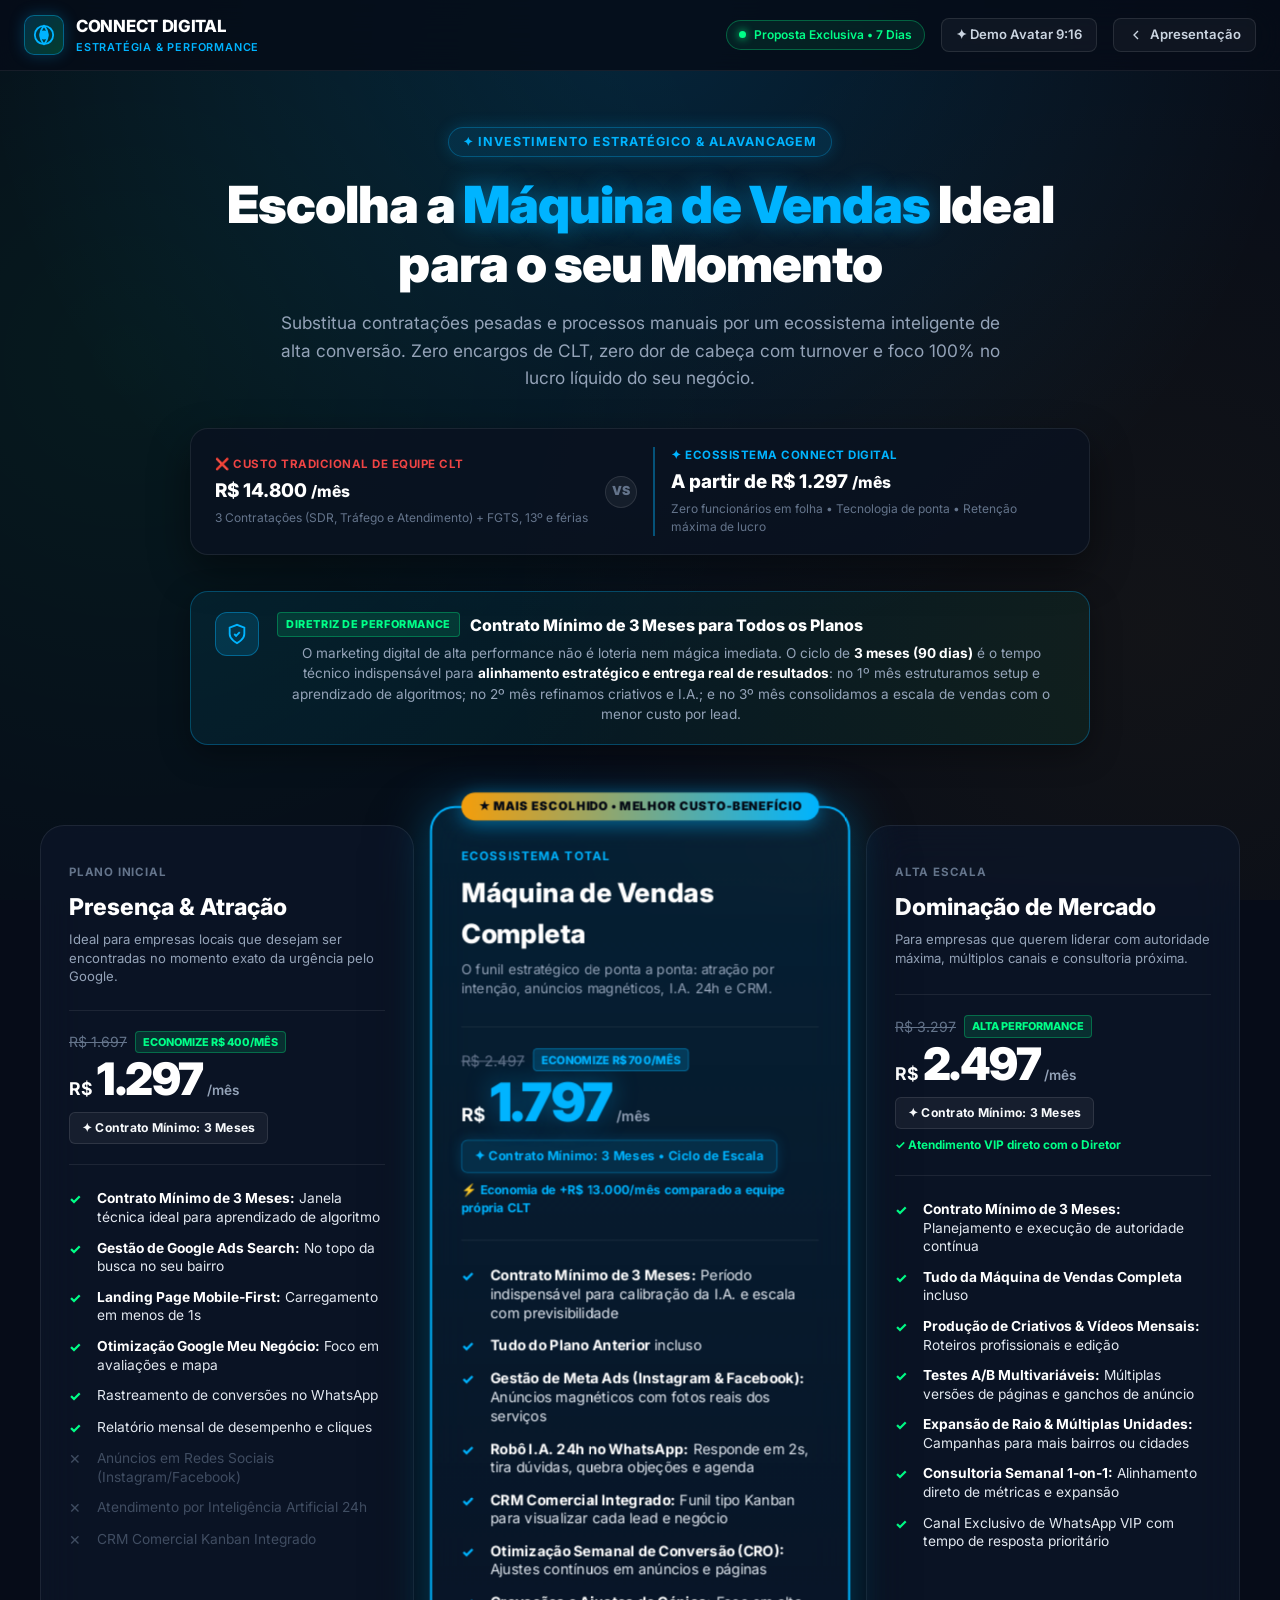
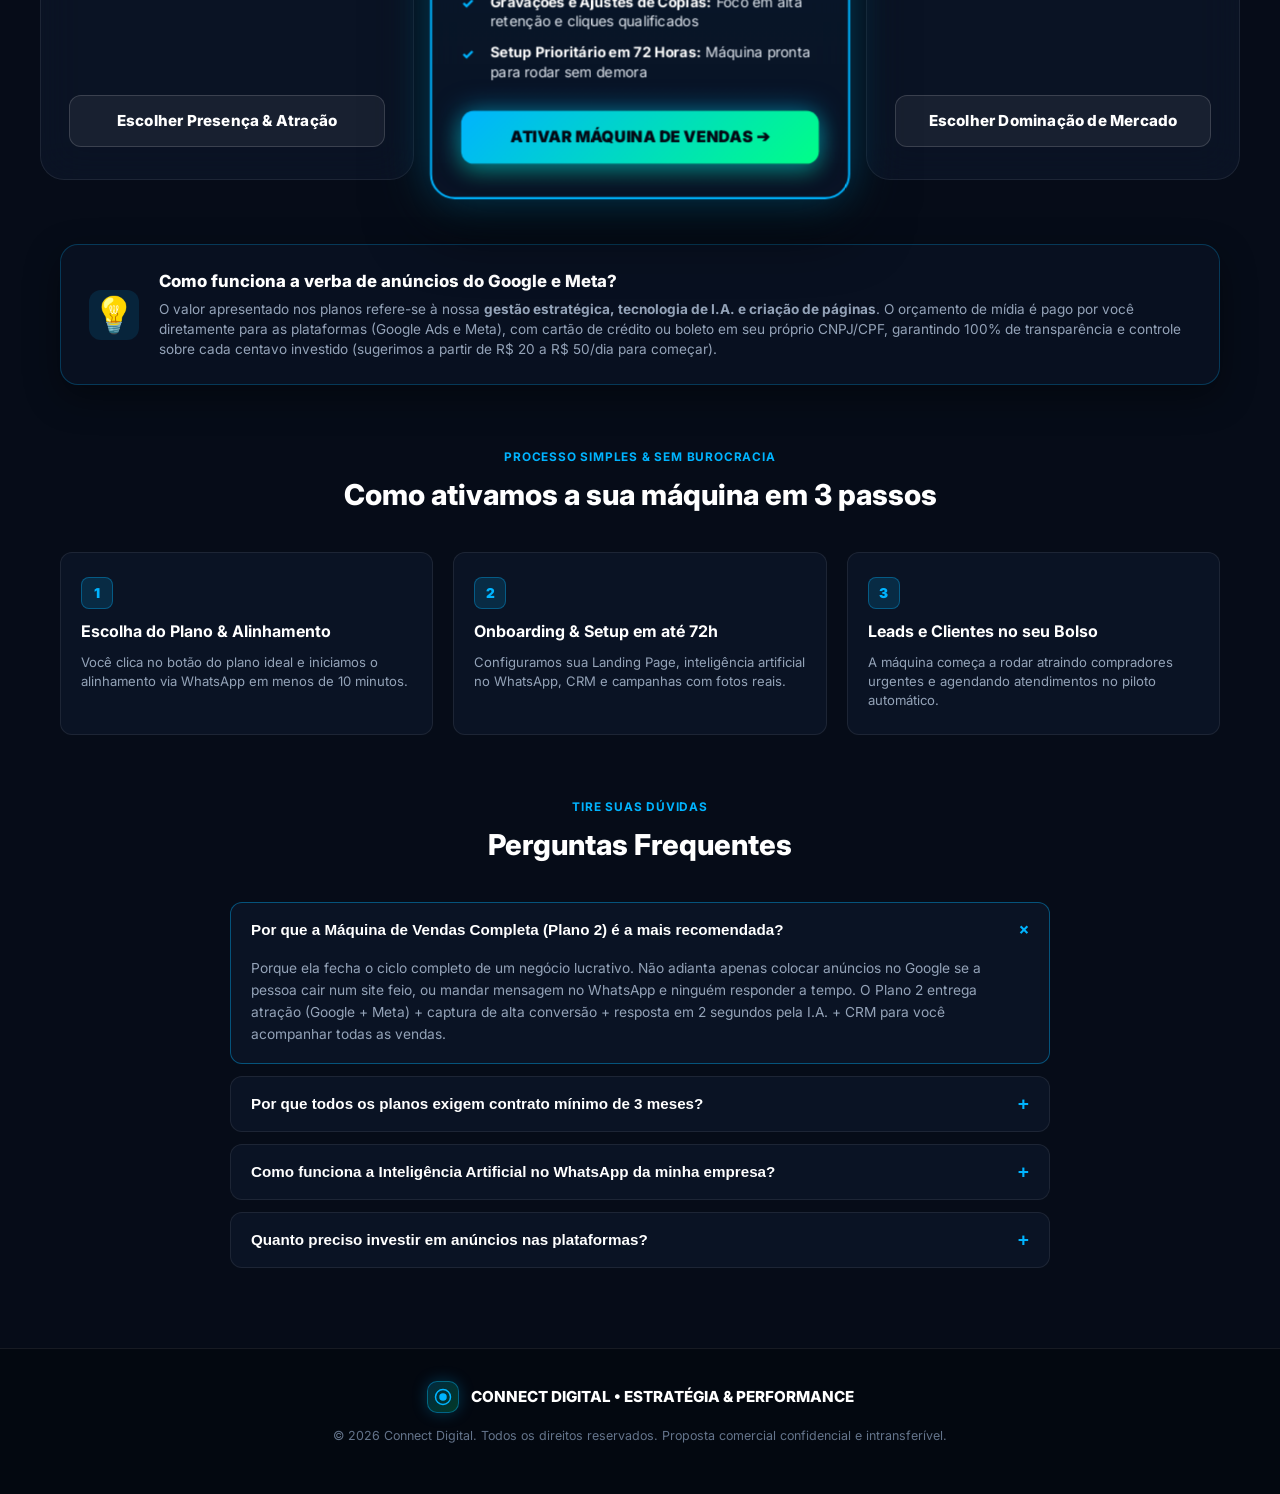
==== commit e4d7941c: "feat: criar vitrine e player vertical 9:16 do Influenciador Digital Empresarial (Corretora Alphavill" ====
--- a/proposta.html
+++ b/proposta.html
@@ -52,6 +52,9 @@
           <span class="status-dot-pulse"></span>
           <span>Proposta Exclusiva • 7 Dias</span>
         </div>
+        <a href="avatar.html" class="btn-header-back" title="Ver Demo Influenciador Digital 9:16">
+          <span>✦ Demo Avatar 9:16</span>
+        </a>
         <a href="index.html" class="btn-header-back" title="Ver Apresentação Motion">
           <svg width="16" height="16" viewBox="0 0 24 24" fill="none" stroke="currentColor" stroke-width="2">
             <polyline points="15 18 9 12 15 6"></polyline>
--- a/proposta.css
+++ b/proposta.css
@@ -31,7 +31,9 @@
   --radius-xl: 24px;
 }
 
-*, *::before, *::after {
+*,
+*::before,
+*::after {
   box-sizing: border-box;
   margin: 0;
   padding: 0;
@@ -49,7 +51,7 @@
   line-height: 1.5;
   min-height: 100vh;
   overflow-x: hidden;
-  background-image: 
+  background-image:
     radial-gradient(circle at 50% 0%, rgba(0, 180, 255, 0.15) 0%, transparent 60%),
     radial-gradient(circle at 10% 40%, rgba(0, 255, 136, 0.06) 0%, transparent 50%),
     radial-gradient(circle at 90% 70%, rgba(245, 158, 11, 0.05) 0%, transparent 50%);
@@ -157,8 +159,17 @@
 }
 
 @keyframes pulseDot {
-  0%, 100% { opacity: 1; transform: scale(1); }
-  50% { opacity: 0.4; transform: scale(0.8); }
+
+  0%,
+  100% {
+    opacity: 1;
+    transform: scale(1);
+  }
+
+  50% {
+    opacity: 0.4;
+    transform: scale(0.8);
+  }
 }
 
 .btn-header-back {
@@ -674,8 +685,15 @@
 }
 
 @keyframes pulseButton {
-  0%, 100% { box-shadow: 0 0 22px rgba(0, 180, 255, 0.5), 0 8px 20px rgba(0, 255, 136, 0.3); }
-  50% { box-shadow: 0 0 35px rgba(0, 180, 255, 0.75), 0 12px 28px rgba(0, 255, 136, 0.5); }
+
+  0%,
+  100% {
+    box-shadow: 0 0 22px rgba(0, 180, 255, 0.5), 0 8px 20px rgba(0, 255, 136, 0.3);
+  }
+
+  50% {
+    box-shadow: 0 0 35px rgba(0, 180, 255, 0.75), 0 12px 28px rgba(0, 255, 136, 0.5);
+  }
 }
 
 /* ==========================================================================
@@ -964,7 +982,8 @@
 
   .pricing-card.featured-card {
     transform: none;
-    order: -1; /* Coloca a opção do meio em primeiro no celular */
+    order: -1;
+    /* Coloca a opção do meio em primeiro no celular */
   }
 
   .pricing-card.featured-card:hover {
@@ -977,7 +996,8 @@
     text-align: center;
   }
 
-  .anchor-col-danger, .anchor-col-success {
+  .anchor-col-danger,
+  .anchor-col-success {
     text-align: center;
     border-left: none;
     padding-left: 0;
@@ -1026,4 +1046,4 @@
     flex-direction: column;
     text-align: center;
   }
-}
+}
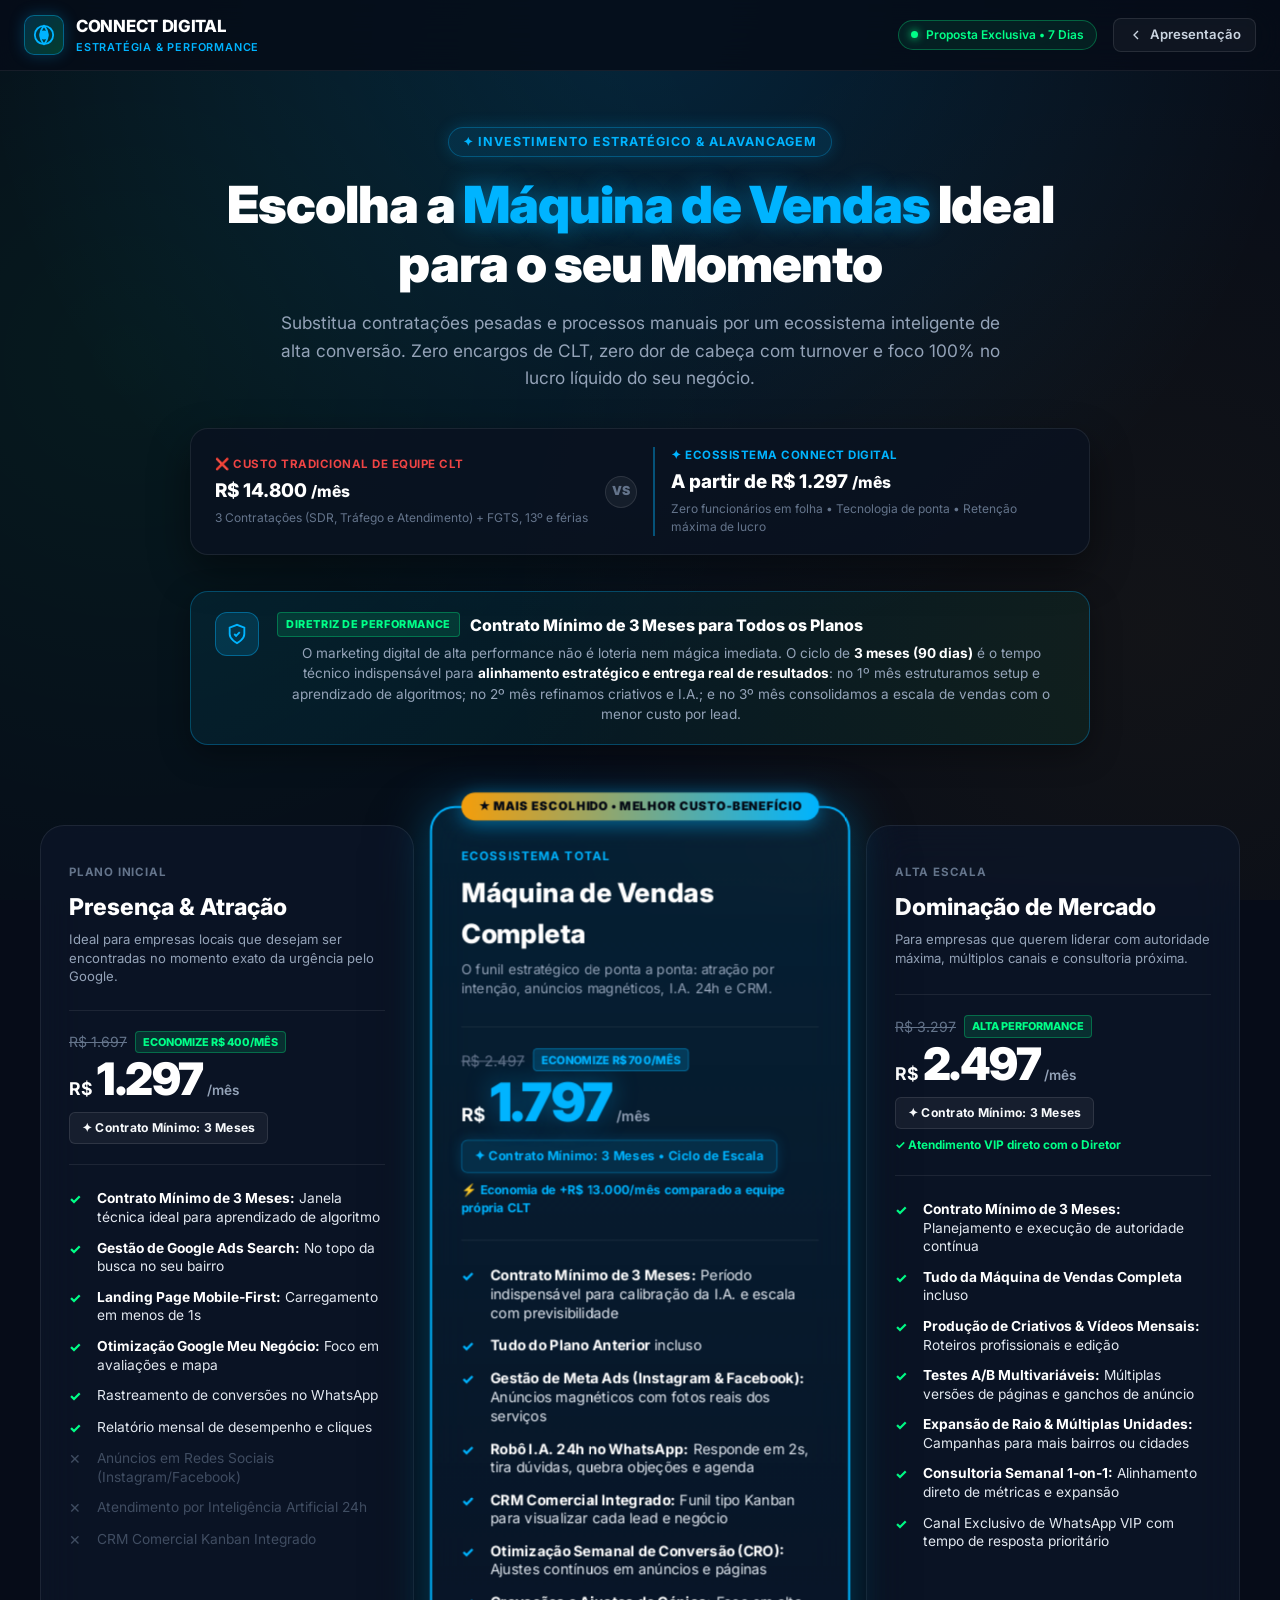
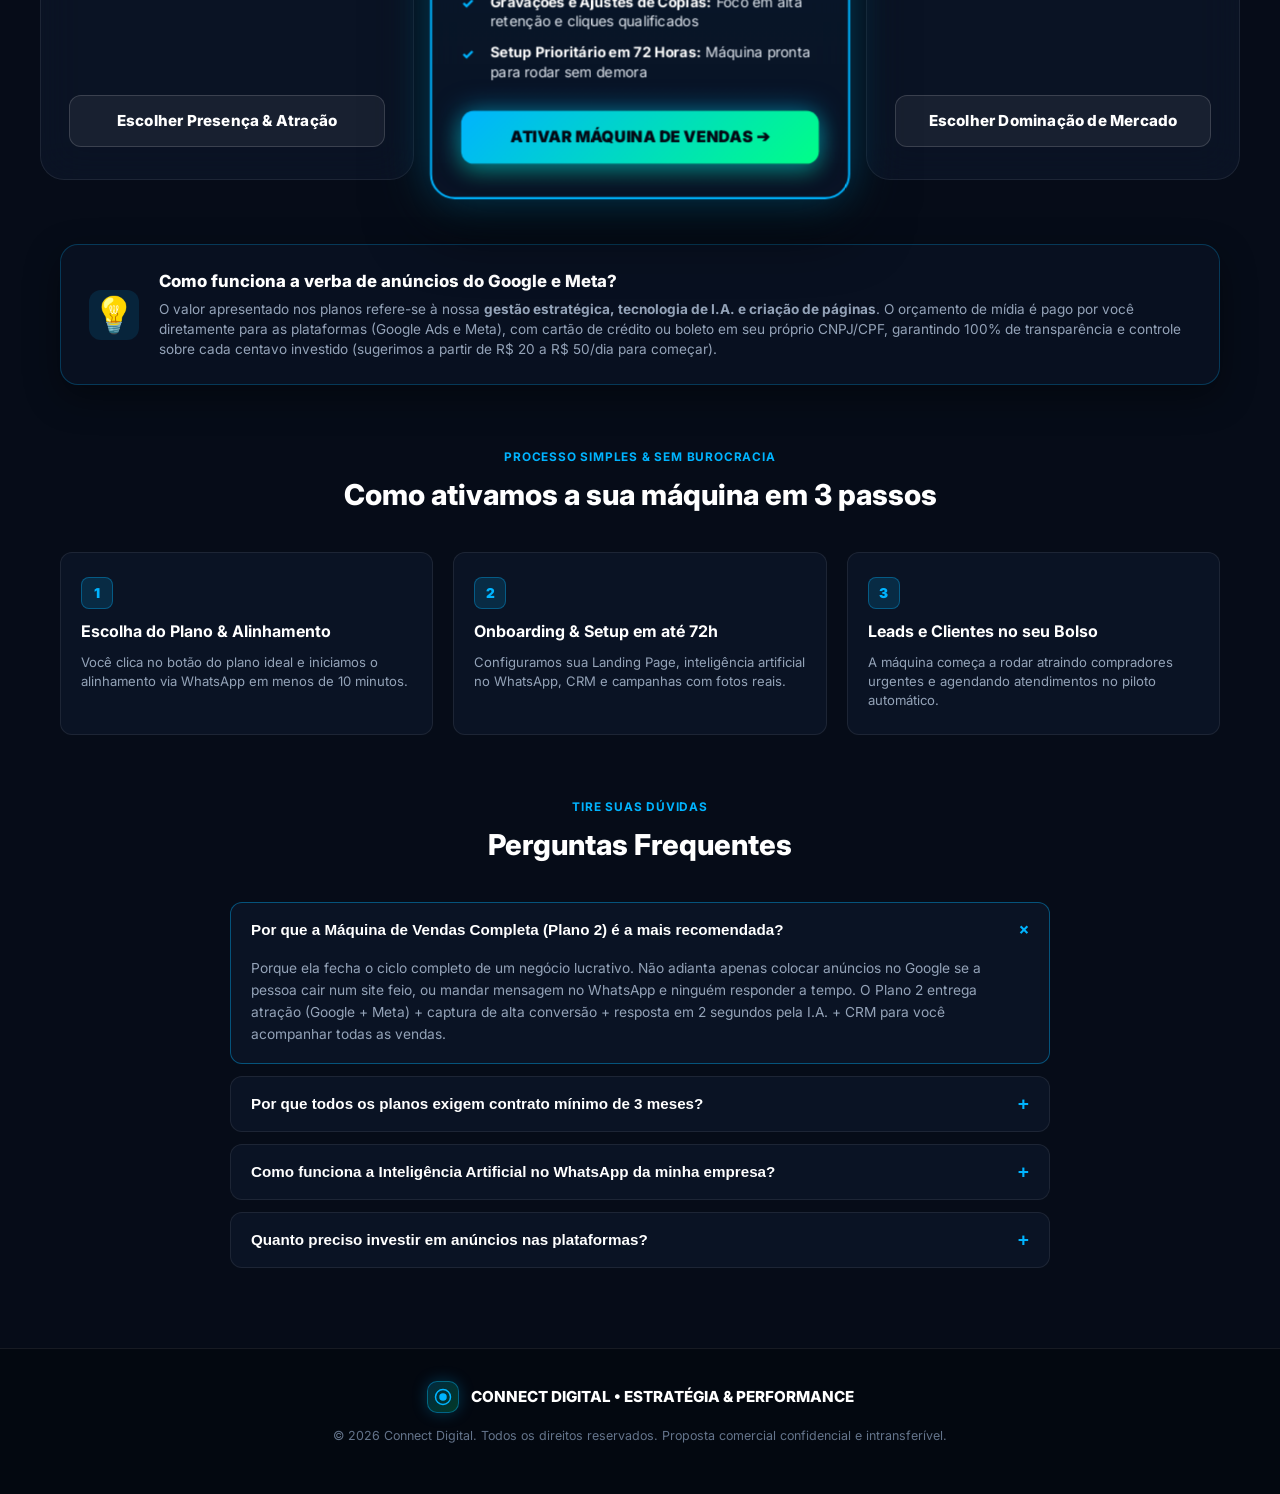
==== commit 8b9bb6c7: "chore: remover demo avatar da apresentacao publica e manter somente uso interno local" ====
--- a/proposta.html
+++ b/proposta.html
@@ -52,9 +52,6 @@
           <span class="status-dot-pulse"></span>
           <span>Proposta Exclusiva • 7 Dias</span>
         </div>
-        <a href="avatar.html" class="btn-header-back" title="Ver Demo Influenciador Digital 9:16">
-          <span>✦ Demo Avatar 9:16</span>
-        </a>
         <a href="index.html" class="btn-header-back" title="Ver Apresentação Motion">
           <svg width="16" height="16" viewBox="0 0 24 24" fill="none" stroke="currentColor" stroke-width="2">
             <polyline points="15 18 9 12 15 6"></polyline>
